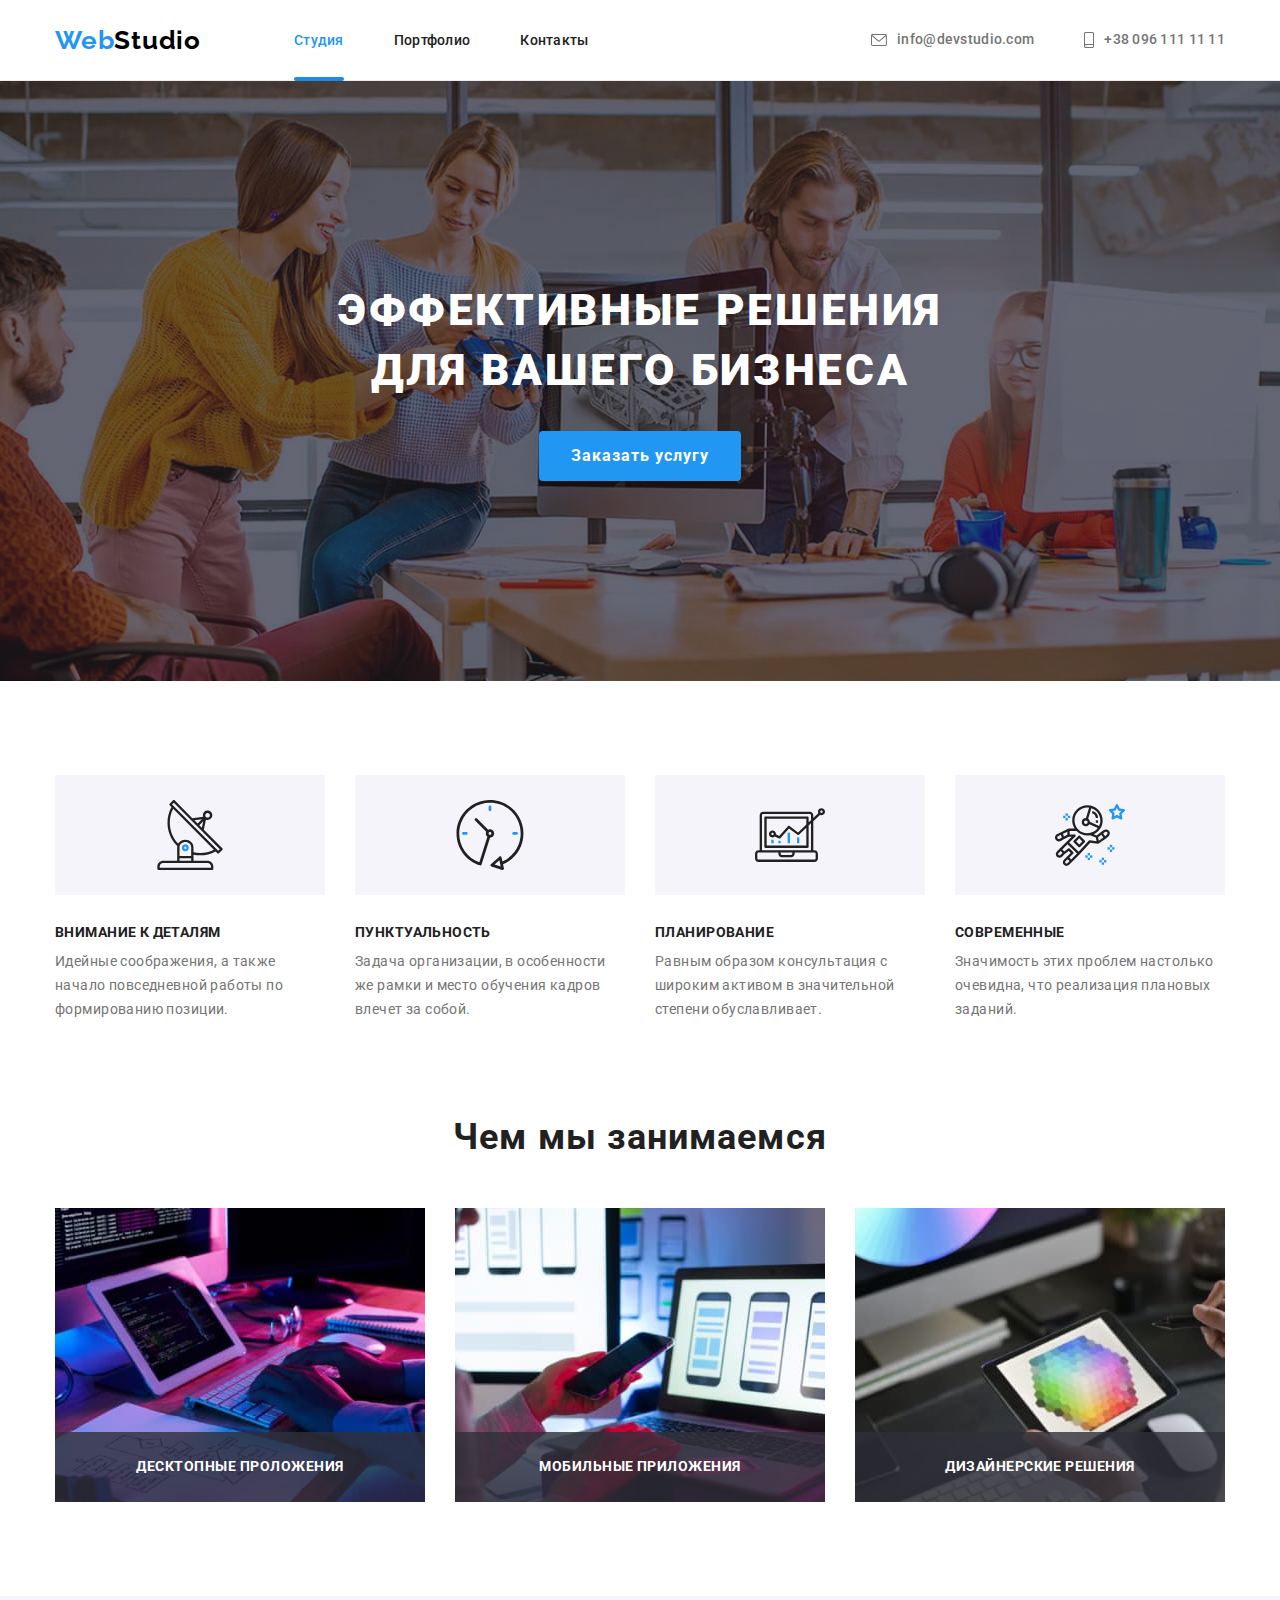
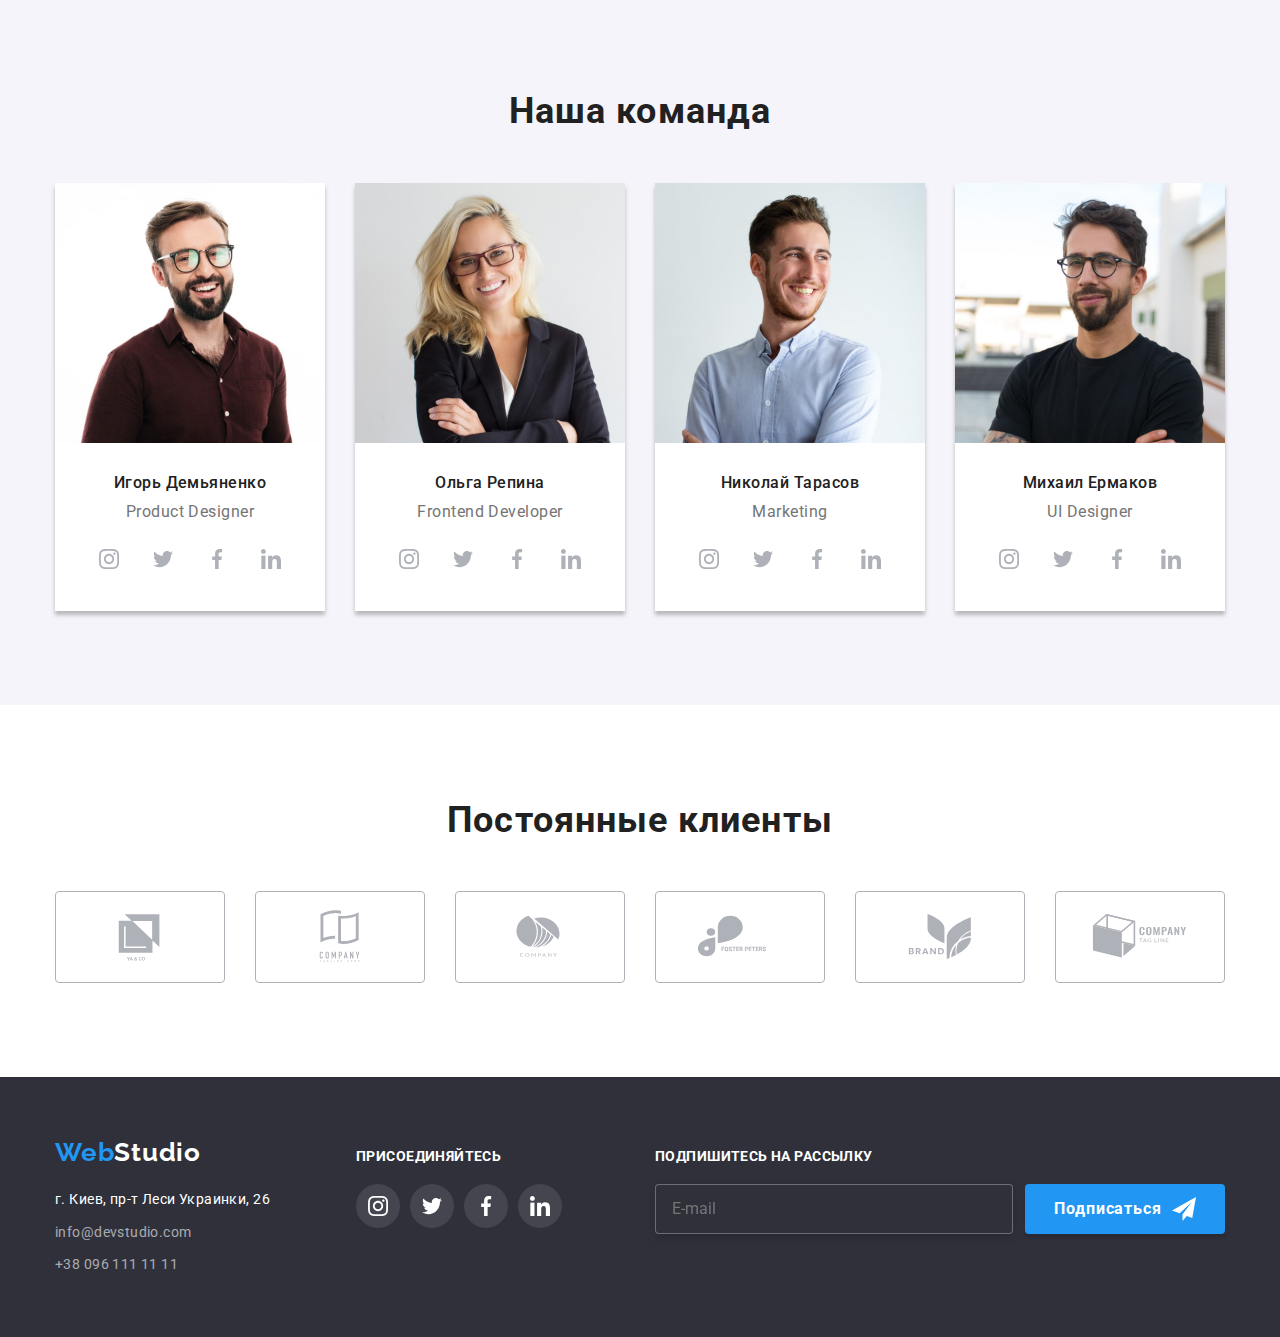
==== index.html @ 39978c84 "HW07-sass_only" ====
<!DOCTYPE html>
<html lang="ru">

<head>
    <meta charset="UTF-8">
    <meta http-equiv="X-UA-Compatible" content="IE=edge">
    <meta name="viewport" content="width=device-width, initial-scale=1.0">
    <link href="https://fonts.googleapis.com/css2?family=Raleway:wght@700&family=Roboto:wght@400;500;700;900&display=swap"
        rel="stylesheet">
    <link rel="stylesheet" href="https://cdnjs.cloudflare.com/ajax/libs/modern-normalize/1.0.0/modern-normalize.min.css">
    <link rel="stylesheet" href="./css/main.min.css">
    <title>WebStudio</title>
</head>

<body>
    <header class="header">
        <div class="container header-container">
            <nav class="navigation">
                <a class="logo link" href="/" lang="en">
                    Web<span class="logo-studio">Studio</span>
                </a>
                <ul class="nav-list list">
                    <li class="nav-list-item">
                        <a class="nav-list-link nav-list-link-active link transition" href="./index.html">Студия</a>
                        <!-- <div class="nav-list-active">                        
                        </div> -->
                    </li>
                    <li class="nav-list-item">
                        <a class="nav-list-link link transition" href="./portfolio.html">Портфолио</a>
                    </li>
                    <li class="nav-list-item">
                        <a class="nav-list-link link transition" href="">Контакты</a>
                    </li>
                </ul>
            </nav>
            <ul class="contact list">
                <li class="contact-mail">
                    <a class="contact-list-link link transition" href="mailto:info@devstudio.com">
                        <svg class="contact-icon" width="16" height="12">
                            <use href="./images/symbol-defs.svg#email"></use>
                        </svg>
                        info@devstudio.com
                    </a>
                </li>
                <li class="contact-number">
                    <a class="contact-list-link link transition" href="tel:+380961111111">
                        <svg class="contact-icon" width="10" height="16">
                            <use href="./images/symbol-defs.svg#smartphone"></use>
                        </svg>
                        +38 096 111 11 11
                    </a>
                </li>          
            </ul>
        </div>
    </header>

    <main>
        <section class="hero">
            <div class="container hero-container">
                    <h1 class="main-title">Эффективные решения <br> для вашего бизнеса</h1>
                    <button class="modal-button" data-modal-open type="button" >Заказать услугу</button>
                    <div class="backdrop is-hidden" data-modal>
                        <div class="modal">
                            <button class="modal-close-button" data-modal-close>
                                <svg class="modal-close-icon" width="11" height="11">
                                    <use href="./images/symbol-defs.svg#icon-close"></use>
                                </svg>
                            </button>
                            <form class="modal-form" name="modal">
                                <p class="modal-form-title">Оставьте свои данные, мы вам перезвоним</p>
                                <label class="modal-form-label" for="name">Имя
                                    <span class="modal-form-field">
                                        <input class="modal-form-input" type="text" name="name" id="name" required autofocus />
                                        <svg class="modal-form-field-icon" width="18" height="18">
                                            <use href="./images/symbol-defs.svg#icon-person-modal"></use>
                                        </svg>
                                    </span>
                                </label>
                                <label class="modal-form-label" for="tel">Телефон
                                    <span class="modal-form-field">
                                        <input class="modal-form-input" type="tel" name="tel" id="tel" required/>
                                        <svg class="modal-form-field-icon" width="18" height="18">
                                            <use href="./images/symbol-defs.svg#icon-phone-modal"></use>
                                        </svg>
                                    </span>
                                </label>
                                <label class="modal-form-label" for="email">Почта
                                    <span class="modal-form-field">
                                        <input class="modal-form-input" type="email" name="email" id="email" required/>
                                        <svg class="modal-form-field-icon" width="18" height="18">
                                            <use href="./images/symbol-defs.svg#icon-email-modal"></use>
                                        </svg>
                                    </span>
                                </label>
                                <label class="modal-form-label">Комментарий
                                    <span class="modal-form-field">
                                        <textarea class="modal-form-textarea" name="comment" placeholder="Введите текст"></textarea>
                                    </span>
                                </label>
                                
                                <div class="modal-form-policy">
                                    <input  class="modal-form-policy-input visually-hidden" type="checkbox" name="policy" id="policy-check" required/>
                                    <label class="modal-form-policy-label" for="policy-check">Соглашаюсь с рассылкой и принимаю&nbsp;<a href="">Условия договора</a></label>
                                </div>
                                <button type="submit" class="modal-form-button">Отправить</button>
                            </form>
                        </div>
                    </div>
            </div>
        </section>

        <section class="section">
            
            <div class="container"> 
                <h2 class="section-name visually-hidden">Преимущества студии</h2>
                <ul class="features-list list">
                    <li class="features-list-item">
                        <div class="features-img">
                            <svg width="70" height="70">
                                <use href="./images/symbol-defs.svg#antenna" ></use>
                            </svg>
                        </div>
                            <h3 class="features-list-title">Внимание к деталям</h3>
                            <p class="features-list-content">Идейные соображения, а также начало повседневной работы по формированию позиции.</p>
                        
                    </li>
                    <li class="features-list-item">
                        <div class="features-img">
                            <svg width="70" height="70">
                                <use href="./images/symbol-defs.svg#clock"></use>
                            </svg>
                        </div>
                            <h3 class="features-list-title">Пунктуальность</h3>
                            <p class="features-list-content">Задача организации, в особенности же рамки и место обучения кадров влечет за собой.</p>
                        
                    </li>
                    <li class="features-list-item">
                        <div class="features-img">
                            <svg width="70" height="70">
                                <use href="./images/symbol-defs.svg#diagram"></use>
                            </svg>
                        </div>
                            <h3 class="features-list-title">Планирование</h3>
                            <p class="features-list-content">Равным образом консультация с широким активом в значительной степени обуславливает.</p>
                        
                    </li>
                    <li class="features-list-item">
                        <div class="features-img">
                            <svg width="70" height="70">
                                <use href="./images/symbol-defs.svg#astronaut"></use>
                            </svg>
                        </div>
                            <h3 class="features-list-title">Современные</h3>
                            <p class="features-list-content">Значимость этих проблем настолько очевидна, что реализация плановых заданий.</p>
                        
                    </li>
                </ul>
            </div>
        </section>

        <section class="section benefits-section">
            <div class="container">
                <h2 class="section-name benefits">Чем мы занимаемся</h2>
                <ul class="benefits-list list">
                    <li>
                        <div class="benefits-thumb">
                            <img src="./images/webstudiocoding.jpg" alt="Десктопные проложения" width="370">
                            <div class="benefits-name">
                                <h3 class="benefits-name-description">Десктопные проложения</h3>
                            </div>
                        </div>
                    </li>
                    <li>
                        <div class="benefits-thumb">
                            <img src="./images/webstudiomobile.jpg" alt="Мобильные приложения" width="370">
                            <div class="benefits-name">
                                <h3 class="benefits-name-description">Мобильные приложения</h3>
                            </div>
                        </div>
                    </li>
                    <li>
                        <div class="benefits-thumb">
                            <img src="./images/webstudiocolors.jpg" alt="Дизайнерские решения" width="370">
                            <div class="benefits-name">
                                <h3 class="benefits-name-description">Дизайнерские решения</h3>
                            </div>
                        </div>
                    </li>
                </ul>
            </div>
        </section>

        <section class="section-secondary section">
            <div class="container">
                <h2 class="section-name">Наша команда</h2>
                <ul class="team-list list">
                    <li class="team-list-item">
                        <img src="./images/img.jpg" alt="Игорь Демьяненко" width="270">
                        <div class="team-list-content">
                            <h3 class="team-list-name">Игорь Демьяненко</h3>
                            <p class="team-list-description" lang="en">Product Designer</p>
                            <ul class="social-list">
                                <li class="social-list-item">
                                    <a class="social-list-link" href="https://www.instagram.com">
                                        <svg class="social-list-icon" width="20" height="20">
                                            <use href="./images/symbol-defs.svg#instagram"></use>
                                        </svg>
                                    </a>
                                </li>
                                <li class="social-list-item">
                                    <a class="social-list-link" href="https://twitter.com">
                                        <svg class="social-list-icon" width="20" height="20">
                                            <use href="./images/symbol-defs.svg#twitter"></use>
                                        </svg>
                                    </a>
                                </li>
                                <li class="social-list-item">
                                    <a class="social-list-link" href="https://www.facebook.com/">
                                        <svg class="social-list-icon" width="20" height="20">
                                            <use href="./images/symbol-defs.svg#facebook"></use>
                                        </svg>
                                    </a>
                                </li>
                                <li class="social-list-item">
                                    <a class="social-list-link" href="https://linkedin.com">
                                        <svg class="social-list-icon" width="20" height="20">
                                            <use href="./images/symbol-defs.svg#linkedin"></use>
                                        </svg>
                                    </a>
                                </li>
                            </ul>
                        </div>
                    </li>
                    <li class="team-list-item">
                        <img src="./images/img2.jpg" alt="Ольга Репина" width="270">
                        <div class="team-list-content">
                            <h3 class="team-list-name">Ольга Репина</h3>
                            <p class="team-list-description" lang="en">Frontend Developer</p>
                            <ul class="social-list">
                                <li class="social-list-item">
                                    <a class="social-list-link" href="https://www.instagram.com">
                                        <svg class="social-list-icon" width="20" height="20">
                                            <use href="./images/symbol-defs.svg#instagram"></use>
                                        </svg>
                                    </a>
                                </li>
                                <li class="social-list-item">
                                    <a class="social-list-link" href="https://twitter.com">
                                        <svg class="social-list-icon" width="20" height="20">
                                            <use href="./images/symbol-defs.svg#twitter"></use>
                                        </svg>
                                    </a>
                                </li>
                                <li class="social-list-item">
                                    <a class="social-list-link" href="https://www.facebook.com/">
                                        <svg class="social-list-icon" width="20" height="20">
                                            <use href="./images/symbol-defs.svg#facebook"></use>
                                        </svg>
                                    </a>
                                </li>
                                <li class="social-list-item">
                                    <a class="social-list-link" href="https://linkedin.com">
                                        <svg class="social-list-icon" width="20" height="20">
                                            <use href="./images/symbol-defs.svg#linkedin"></use>
                                        </svg>
                                    </a>
                                </li>
                            </ul>
                        </div>
                    </li>
                    <li class="team-list-item">
                        <img src="./images/img3.jpg" alt="Николай Тарасов" width="270">
                        <div class="team-list-content">
                            <h3 class="team-list-name">Николай Тарасов</h3>
                            <p class="team-list-description" lang="en">Marketing</p>
                            <ul class="social-list">
                                <li class="social-list-item">
                                    <a class="social-list-link" href="https://www.instagram.com">
                                        <svg class="social-list-icon" width="20" height="20">
                                            <use href="./images/symbol-defs.svg#instagram"></use>
                                        </svg>
                                    </a>
                                </li>
                                <li class="social-list-item">
                                    <a class="social-list-link" href="https://twitter.com">
                                        <svg class="social-list-icon" width="20" height="20">
                                            <use href="./images/symbol-defs.svg#twitter"></use>
                                        </svg>
                                    </a>
                                </li>
                                <li class="social-list-item">
                                    <a class="social-list-link" href="https://www.facebook.com/">
                                        <svg class="social-list-icon" width="20" height="20">
                                            <use href="./images/symbol-defs.svg#facebook"></use>
                                        </svg>
                                    </a>
                                </li>
                                <li class="social-list-item">
                                    <a class="social-list-link" href="https://linkedin.com">
                                        <svg class="social-list-icon" width="20" height="20">
                                            <use href="./images/symbol-defs.svg#linkedin"></use>
                                        </svg>
                                    </a>
                                </li>
                            </ul>
                        </div>
                    </li>
                    <li class="team-list-item">
                        <img src="./images/img4.jpg" alt="Михаил Ермаков" width="270">
                        <div class="team-list-content">
                            <h3 class="team-list-name">Михаил Ермаков</h3>
                            <p class="team-list-description" lang="en">UI Designer</p>
                            <ul class="social-list">
                                <li class="social-list-item">
                                    <a class="social-list-link" href="https://www.instagram.com">
                                        <svg class="social-list-icon" width="20" height="20">
                                            <use href="./images/symbol-defs.svg#instagram"></use>
                                        </svg>
                                    </a>
                                </li>
                                <li class="social-list-item">
                                    <a class="social-list-link" href="https://twitter.com">
                                        <svg class="social-list-icon" width="20" height="20">
                                            <use href="./images/symbol-defs.svg#twitter"></use>
                                        </svg>
                                    </a>
                                </li>
                                <li class="social-list-item">
                                    <a class="social-list-link" href="https://www.facebook.com/">
                                        <svg class="social-list-icon" width="20" height="20">
                                            <use href="./images/symbol-defs.svg#facebook"></use>
                                        </svg>
                                    </a>
                                </li>
                                <li class="social-list-item">
                                    <a class="social-list-link" href="https://linkedin.com">
                                        <svg class="social-list-icon" width="20" height="20">
                                            <use href="./images/symbol-defs.svg#linkedin"></use>
                                        </svg>
                                    </a>
                                </li>
                            </ul>
                        </div>
                    </li>
                </ul>
            </div>
        </section>
        
        <section class="section clients-section">
            <div class="container">
            <h2 class="section-name">Постоянные клиенты</h2>
            <ul class="clients-list">
                <li class="client-list-item">
                    <a class="client-list-link" href="">
                        <svg class="client-list-icon" width="106" height="60">
                            <use href="./images/symbol-defs.svg#logo1"></use>
                        </svg>
                    </a>
                </li>
                <li class="client-list-item">
                    <a class="client-list-link" href="">
                        <svg class="client-list-icon" width="106" height="60">
                            <use href="./images/symbol-defs.svg#logo2"></use>
                        </svg>
                    </a>
                </li>
                <li class="client-list-item">
                    <a class="client-list-link" href="">
                        <svg class="client-list-icon" width="106" height="60">
                            <use href="./images/symbol-defs.svg#logo3"></use>
                        </svg>
                    </a>
                </li>
                <li class="client-list-item">
                    <a class="client-list-link" href="">
                        <svg class="client-list-icon" width="106" height="60">
                            <use href="./images/symbol-defs.svg#logo4"></use>
                        </svg>
                    </a>
                </li>
                <li class="client-list-item">
                    <a class="client-list-link" href="">
                        <svg class="client-list-icon" width="106" height="60">
                            <use href="./images/symbol-defs.svg#logo5"></use>
                        </svg>
                    </a>
                </li>
                <li class="client-list-item">
                    <a class="client-list-link" href="">
                        <svg class="client-list-icon" width="106" height="60">
                            <use href="./images/symbol-defs.svg#logo6"></use>
                        </svg>
                    </a>
                </li>
            </ul>
        </div>
        </section>
    </main>

    <footer class="footer">
        <div class="container footer-container">
            <div class="footer-address">
                <a class="logo link" href="/" lang="en">
                    Web<span class="logo-studio-footer">Studio</span>
                </a>
                <address>
                    <ul class="adress-list list">
                        <li class="adress-list-item">
                            <a class="adress-map link" href="https://goo.gl/maps/yVHB91Ff4ipXdXSTA">г. Киев, пр-т Леси Украинки, 26</a>
                        </li>
                        <li class="adress-list-item">
                            <a class="adress-mail link" href="mailto:info@devstudio.com">info@devstudio.com</a>
                        </li>
                        <li class="adress-list-item">
                            <a class="adress-number link" href="tel:+380961111111">+38 096 111 11 11</a>
                        </li>
                    </ul>
                </address>
            </div>
            <div class="footer-social">
                <h3 class="footer-social-list-name">Присоединяйтесь</h3>
                <ul class="footer-social-list">
                    <li class="footer-social-list-item">
                        <a class="footer-social-list-link" href="https://www.instagram.com">
                            <svg class="footer-social-list-icon" width="20" height="20">
                                <use href="./images/symbol-defs.svg#instagram"></use>
                            </svg>
                        </a>
                    </li>
                    <li class="footer-social-list-item">
                        <a class="footer-social-list-link" href="https://twitter.com">
                            <svg class="footer-social-list-icon" width="20" height="20">
                                <use href="./images/symbol-defs.svg#twitter"></use>
                            </svg>
                        </a>
                    </li>
                    <li class="footer-social-list-item">
                        <a class="footer-social-list-link" href="https://www.facebook.com/">
                            <svg class="footer-social-list-icon" width="20" height="20">
                                <use href="./images/symbol-defs.svg#facebook"></use>
                            </svg>
                        </a>
                    </li>
                    <li class="footer-social-list-item">
                        <a class="footer-social-list-link" href="https://linkedin.com">
                            <svg class="footer-social-list-icon" width="20" height="20">
                                <use href="./images/symbol-defs.svg#linkedin"></use>
                            </svg>
                        </a>
                    </li>
                </ul>
            </div>
            <div class="footer-subscribe">
                <h3 class="footer-subscribe-name">Подпишитесь на рассылку</h3>
                <form class="footer-subscribe-form">
                    <label class="footer-subscribe-label">
                        <input class="footer-subscribe-input" type="email" name="email" placeholder="E-mail" required>
                    </label>
                    <!-- <div class="footer-subscribe-button-div"> -->
                        <button class="footer-subscribe-button" type="submit" class="footer-subscribe-button">  Подписаться
                            <svg class="footer-subscribe-button-icon" width="24" height="24">
                                <use href="./images/symbol-defs.svg#icon-send" width="24" height="24"></use>
                            </svg>
                        </button>
                    <!-- </div> -->
                </form>
            </div>
        </div>
    </footer>
    <script src="./js/modal.js"></script>
</body>

</html>
---- css/main.min.css ----
:root{--main-color: #ffffff;--secondary-color: #2196f3;--background-footer: #2f303a;--background-section: #f5f4fa;--primary-text-color: #212121;--seconary-text-color: #757575;--icon-color: #afb1b8}body{background-color:var(--main-color);font-family:Roboto, sans-serif}.list{list-style:none}.link{text-decoration:none}h1,h2,h3,h4,h5,h6,p{margin-top:0;margin-bottom:0}ul,ol{margin-top:0;margin-bottom:0;padding-left:0}img{display:block;max-width:100%;height:auto}address{font-style:normal}.transition{transition-property:color;transition-duration:250ms;transition-timing-function:cubic-bezier(0.4, 0, 0.2, 1)}.section{padding-top:94px;padding-bottom:94px}.section-secondary{background-color:var(--background-section)}.container{width:1200px;padding-left:15px;padding-right:15px;margin-left:auto;margin-right:auto}.visually-hidden{position:absolute;width:1px;height:1px;margin:-1px;border:0;padding:0;white-space:nowrap;clip-path:inset(100%);clip:rect(0 0 0 0);overflow:hidden}.logo{display:block;font-family:Raleway, sans-serif;font-weight:700;font-size:26px;line-height:1.19;letter-spacing:0.03em;color:var(--secondary-color)}.logo-studio{font-family:Raleway, sans-serif;font-weight:700;font-size:26px;line-height:1.19;letter-spacing:0.03em;color:#000000}.logo-studio-footer{color:var(--main-color)}.main-title{font-weight:900;font-size:44px;line-height:1.36;text-align:center;letter-spacing:0.06em;text-transform:uppercase;color:var(--main-color)}.section-name{font-weight:700;font-size:36px;line-height:1.17;text-align:center;letter-spacing:0.03em;color:var(--primary-text-color);margin-bottom:50px}.backdrop{position:fixed;top:0;left:0;width:100%;height:100%;background-color:rgba(0,0,0,0.2);z-index:99;transition:opacity 250ms cubic-bezier(0.4, 0, 0.2, 1),visibility 250ms cubic-bezier(0.4, 0, 0.2, 1)}.backdrop.is-hidden{opacity:0;pointer-events:none;visibility:collapse}.modal-button{font-family:Roboto, sans-serif;font-weight:700;font-size:16px;line-height:1.87;display:flex;align-items:center;text-align:center;letter-spacing:0.06em;margin-top:30px;padding:10px 32px 10px 32px;min-width:200px;color:var(--main-color);background:var(--secondary-color);box-shadow:0px 4px 4px rgba(0,0,0,0.15);border-style:hidden;border-radius:4px;cursor:pointer;transition-property:background;transition-duration:250ms;transition-timing-function:cubic-bezier(0.4, 0, 0.2, 1)}.modal-button:hover,.modal-button:focus{background:#188ce8;box-shadow:0px 4px 4px rgba(0,0,0,0.15);border-radius:4px}.modal{position:absolute;width:528px;height:581px;left:50%;top:50%;transform:translate(-50%, -50%);padding:40px;background-color:var(--main-color)}.modal-close-button{display:flex;align-items:center;justify-content:center;position:absolute;top:8px;right:8px;width:30px;height:30px;border-radius:50%;border-style:solid;border-color:rgba(0,0,0,0.1);background-color:transparent;cursor:pointer}.modal-close-icon{position:absolute;fill:#000000;transition:fill 250ms cubic-bezier(0.4, 0, 0.2, 1)}.modal-close-button:hover .modal-close-icon{fill:#2196F3}.modal-form{width:100%;display:flex;flex-direction:column}.modal-form-title{margin-top:0;margin-bottom:12px;font-weight:700;font-size:20px;line-height:1.15;text-align:center;letter-spacing:0.03em}.modal-form-label{font-weight:400;font-size:12px;line-height:1.17;letter-spacing:0.01em;padding:0;color:var(--seconary-text-color)}.modal-form-label:not(:last-of-type){margin-bottom:10px}.modal-form-policy{display:flex;align-items:center;justify-content:center;padding:0;margin-bottom:30px;margin-top:20px}.modal-form-policy-label::before{content:'';display:inline-block;width:16px;height:15px;outline:solid;cursor:pointer;margin-right:10px}.modal-form-input{width:100%;height:40px;padding:11px 12px;padding-left:42px;border:1px solid rgba(33,33,33,0.2);border-radius:4px;transition:border-color 250ms cubic-bezier(0.4, 0, 0.2, 1)}.modal-form-input:focus{outline:none;border-color:#2196f3}.modal-form-input:focus+.modal-form-field-icon{fill:#2196f3}.modal-form-policy-input:focus+.modal-form-policy-label::before{outline:1px solid #2196f3}.modal-form-textarea:focus{outline:none;border-color:#2196f3}.modal-form-field{display:block;position:relative;margin-top:4px}.modal-form-field-icon{position:absolute;top:50%;left:12px;transform:translateY(-50%);transition:fill 250ms cubic-bezier(0.4, 0, 0.2, 1)}.modal-form-policy-label{display:flex;align-items:center;font-weight:400;font-size:14px;line-height:1.71;letter-spacing:0.03em;color:var(--seconary-text-color)}.modal-form-policy-label::before{content:'';display:inline-block;width:16px;height:15px;outline:none;cursor:pointer;margin-right:10px;background-image:url("../images/Vector_chkbox.svg");transition:background-image 250ms cubic-bezier(0.4, 0, 0.2, 1)}.modal-form-policy-input{margin-right:7px}.modal-form-policy-input:checked+.modal-form-policy-label::before{background-image:url("../images/icon check.svg")}.modal-form-button{display:block;margin:0 auto;width:200px;height:50px;color:var(--main-color);background-color:#2196F3;border:0;border-radius:4px;cursor:pointer;transition:background-color 250ms cubic-bezier(0.4, 0, 0.2, 1),box-shadow 250ms cubic-bezier(0.4, 0, 0.2, 1)}.modal-form-button:hover,.modal-form-button:focus{background-color:#188CE8;box-shadow:0px 4px 4px rgba(0,0,0,0.15);border-radius:4px}.modal-form-textarea{display:block;resize:none;width:100%;height:120px;padding:12px 16px;font-weight:400;font-size:14px;line-height:1.14;letter-spacing:0.01em;border:1px solid rgba(33,33,33,0.2);border-radius:4px;color:var(--primary-text-color);transition:border-color 250ms cubic-bezier(0.4, 0, 0.2, 1)}.social-list{list-style:none;display:flex;justify-content:center;margin-top:16px}.social-list-item:not(:last-child){margin-right:10px}.social-list-link{display:flex;align-items:center;justify-content:center;width:44px;height:44px;border-radius:50%;background-color:var(--main-color);transition-property:background-color;transition-duration:250ms;transition-timing-function:cubic-bezier(0.4, 0, 0.2, 1)}.social-list-link:hover,.social-list-link:focus{background-color:var(--secondary-color)}.social-list-link:hover .social-list-icon,.social-list-link:focus .social-list-icon{fill:var(--main-color)}.social-list-icon{fill:var(--icon-color);transition:fill 250ms cubic-bezier(0.4, 0, 0.2, 1)}.header{border-bottom:1px solid #ececec}.header a{margin:0;bottom:-1px}.header-container{display:flex;align-items:center}.navigation{display:flex;align-items:center}.nav-list{display:flex;align-items:center;margin-left:93px}.nav-list-item:not(:last-child){margin-right:50px}.contact{display:flex;align-items:center;margin-left:auto}.nav-list-link{position:relative;display:block;font-weight:500;font-size:14px;line-height:1.14;letter-spacing:0.02em;color:var(--primary-text-color);padding-bottom:32px;padding-top:32px;border:-1px}.nav-list-item{position:relative;height:100%}.nav-list-link:hover,.nav-list-link:focus{color:var(--secondary-color)}.nav-list-link-active::after{position:absolute;content:"";display:block;width:100%;height:4px;background-color:#188ce8;bottom:0;opacity:1;border-radius:2px}.nav-list-link-active{color:var(--secondary-color)}.contact-number{margin-left:50px}.contact-list-link{display:flex;align-items:center;font-weight:500;font-size:14px;line-height:1.14;letter-spacing:0.02em;color:var(--seconary-text-color)}.contact-list-link:hover,.contact-list-link:focus{color:var(--secondary-color)}.contact-icon{margin-right:10px;fill:currentColor}.hero{background-image:linear-gradient(rgba(47,48,58,0.4), rgba(47,48,58,0.4)),url(../images/bgimagehero-min.jpg);background-size:cover;background-color:var(--background-footer);padding-top:200px;padding-bottom:200px;max-width:1600px;margin-left:auto;margin-right:auto;background-repeat:no-repeat;background-position:center}.hero-container{display:flex;flex-direction:column;align-items:center}.features-list-title{font-weight:700;font-size:14px;line-height:1.14;letter-spacing:0.03em;text-transform:uppercase;color:var(--primary-text-color)}.features-list-content{font-size:14px;line-height:1.71;letter-spacing:0.03em;color:var(--seconary-text-color)}.features-list{display:flex;align-items:stretch}.features-list-title{margin-bottom:10px}.features-list-item{width:270px}.features-list-item:not(:last-child){margin-right:30px}.features-img{width:270px;height:120px;background-color:var(--background-section);display:flex;align-items:center;justify-content:center;margin-bottom:30px}.benefits-section{padding-top:0}.benefits-list{display:flex;align-items:center;justify-content:space-between}.benefits-list:not(:last-child){margin-right:30px}.benefits-thumb{position:relative}.benefits-name{display:flex;align-items:center;justify-content:center;position:absolute;content:"";bottom:0;width:100%;height:70px;letter-spacing:0.03em;text-transform:uppercase;color:var(--main-color);background-color:rgba(47,48,58,0.8)}.benefits-name h3{font-weight:700;font-size:14px;line-height:1.14}.team-list-content{padding-top:30px;padding-bottom:30px}.team-list-name{font-weight:500;font-size:16px;line-height:1.19;text-align:center;letter-spacing:0.03em;margin-bottom:10px;color:var(--primary-text-color)}.team-list-description{font-size:16px;line-height:1.19;text-align:center;letter-spacing:0.03em;color:var(--seconary-text-color)}.team-list{display:flex;flex-wrap:wrap}.team-list-item{background-color:var(--main-color);box-shadow:0px 4px 4px rgba(0,0,0,0.25)}.team-list-item:not(:last-child){margin-right:30px}.clients-list{display:flex;align-items:center;justify-content:center;list-style:none}.client-list-item{display:flex;align-items:center;justify-content:center}.client-list-item:not(:last-child){margin-right:30px}.client-list-link{display:flex;align-items:center;justify-content:center;border:1px solid var(--icon-color);border-radius:4px;width:170px;height:92px;transition:border-color 250ms cubic-bezier(0.4, 0, 0.2, 1),fill 250ms cubic-bezier(0.4, 0, 0.2, 1)}.client-list-link:hover,.client-list-link:focus{border-color:var(--secondary-color)}.client-list-link:hover .client-list-icon,.client-list-link:focus .client-list-icon{fill:var(--secondary-color)}.client-list-icon{fill:var(--icon-color);transition:fill 250ms cubic-bezier(0.4, 0, 0.2, 1)}.projects-list-button{font-weight:500;font-size:16px;line-height:1.62;cursor:pointer;text-align:center;letter-spacing:0.03em;padding:6px 22px 6px 22px;transition:color 250ms cubic-bezier(0.4, 0, 0.2, 1),background-color 250ms cubic-bezier(0.4, 0, 0.2, 1),box-shadow 250ms cubic-bezier(0.4, 0, 0.2, 1);border-style:hidden;border-radius:4px;color:var(--primary-text-color)}.projects-list-button:active,.projects-list-button:hover,.projects-list-button:focus{color:var(--main-color);background-color:var(--secondary-color);box-shadow:0px 4px 4px rgba(0,0,0,0.25)}.portfolio-projects-link{display:block;position:relative}.portfolio-projects-title{font-weight:700;font-size:18px;line-height:2;letter-spacing:0.06em;color:var(--primary-text-color)}.portfolio-projects-description{font-weight:400;font-size:16px;line-height:1.87;letter-spacing:0.03em;color:var(--seconary-text-color)}.portfolio-projects-thumb{position:relative;display:inline-block;overflow:hidden}.portfolio-projects-overlay{display:inline-block;content:"";position:absolute;bottom:0;left:0;width:100%;height:100%;background-color:rgba(33,150,243,0.9);color:var(--main-color);font-size:18px;line-height:1.56;letter-spacing:0.03em;opacity:1;transition:transform 250ms cubic-bezier(0.4, 0, 0.2, 1);transform:translateY(100%);padding:63px 24px}.portfolio-projects-link:hover .portfolio-projects-overlay{transform:translateY(0)}.portfolio-projects-link:focus .portfolio-projects-overlay{transform:translateY(0)}.portfolio-projects-link:hover,.portfolio-projects-link:focus{box-shadow:0px 4px 4px rgba(0,0,0,0.25);transition:box-shadow 250ms cubic-bezier(0.4, 0, 0.2, 1)}.projects-list{display:flex;align-items:center;justify-content:center;margin-bottom:50px}.projects-list-item:not(:last-child){margin-right:8px}.portfolio-projects{display:flex;align-items:center;flex-wrap:wrap;margin:-15px}.portfolio-projects-item{margin:15px;flex-flow:calc((100%-90px) / 3)}.portfolio-projects-content{border:1px solid #eeeeee;border-top:none;padding:20px 24px}.portfolio-projects-title{margin-bottom:4px}.footer{width:100%;background:var(--background-footer);padding-top:60px;padding-bottom:60px}.footer-address{flex-grow:1;margin-right:70px}.adress-list .link:hover,.adress-list .link:focus{color:var(--secondary-color)}.adress-map{font-size:14px;line-height:1.71;letter-spacing:0.03em;color:var(--main-color)}.adress-mail,.adress-number{font-size:14px;line-height:1.71;letter-spacing:0.03em;color:rgba(255,255,255,0.6)}.adress-list-item:not(:last-child){margin-bottom:9px}.footer .logo{margin-bottom:20px}.footer-social{margin-right:93px}.footer-social-list{display:flex;align-items:center;justify-content:flex-start;list-style:none}.footer-container{display:flex;align-items:baseline}.footer-social-list-name{color:var(--main-color);margin-bottom:20px;font-size:14px;line-height:16px;letter-spacing:0.03em;text-transform:uppercase}.footer-social-list-item:not(:last-child){margin-right:10px}.footer-social-list-link{display:flex;align-items:center;justify-content:center;width:44px;height:44px;border-radius:50%;background-color:rgba(255,255,255,0.1);transition-property:background-color;transition-duration:250ms;transition-timing-function:cubic-bezier(0.4, 0, 0.2, 1)}.footer-social-list-link:hover,.footer-social-list-link:focus{background-color:var(--secondary-color)}.footer-social-list-link:hover .social-list-icon,.footer-social-list-link:focus .social-list-icon{fill:var(--main-color)}.footer-social-list-icon{fill:var(--main-color)}.footer-subscribe-form{display:flex;justify-content:space-evenly}.footer-subscribe-name{color:var(--main-color);margin-bottom:20px;font-size:14px;line-height:16px;letter-spacing:0.03em;text-transform:uppercase}.footer-subscribe-label{margin-right:12px;padding:0}.footer-subscribe-input{width:358px;height:50px;margin:0;padding:15px 16px;color:var(--main-color);background-color:#2F303A;border:1px solid rgba(255,255,255,0.3);box-sizing:border-box;filter:drop-shadow(0px 4px 4px rgba(0,0,0,0.15));border-radius:4px}.footer-subscribe-button-icon{fill:#ffffff;margin-left:10px}.footer-subscribe-button{display:flex;justify-content:center;width:200px;height:50px;background:#2196F3;box-shadow:0px 4px 4px rgba(0,0,0,0.15);border-radius:4px;color:var(--main-color);border:none;font-weight:700;font-size:16px;line-height:1.88;display:flex;align-items:center;justify-content:center;letter-spacing:0.06em}
/*# sourceMappingURL=main.min.css.map */
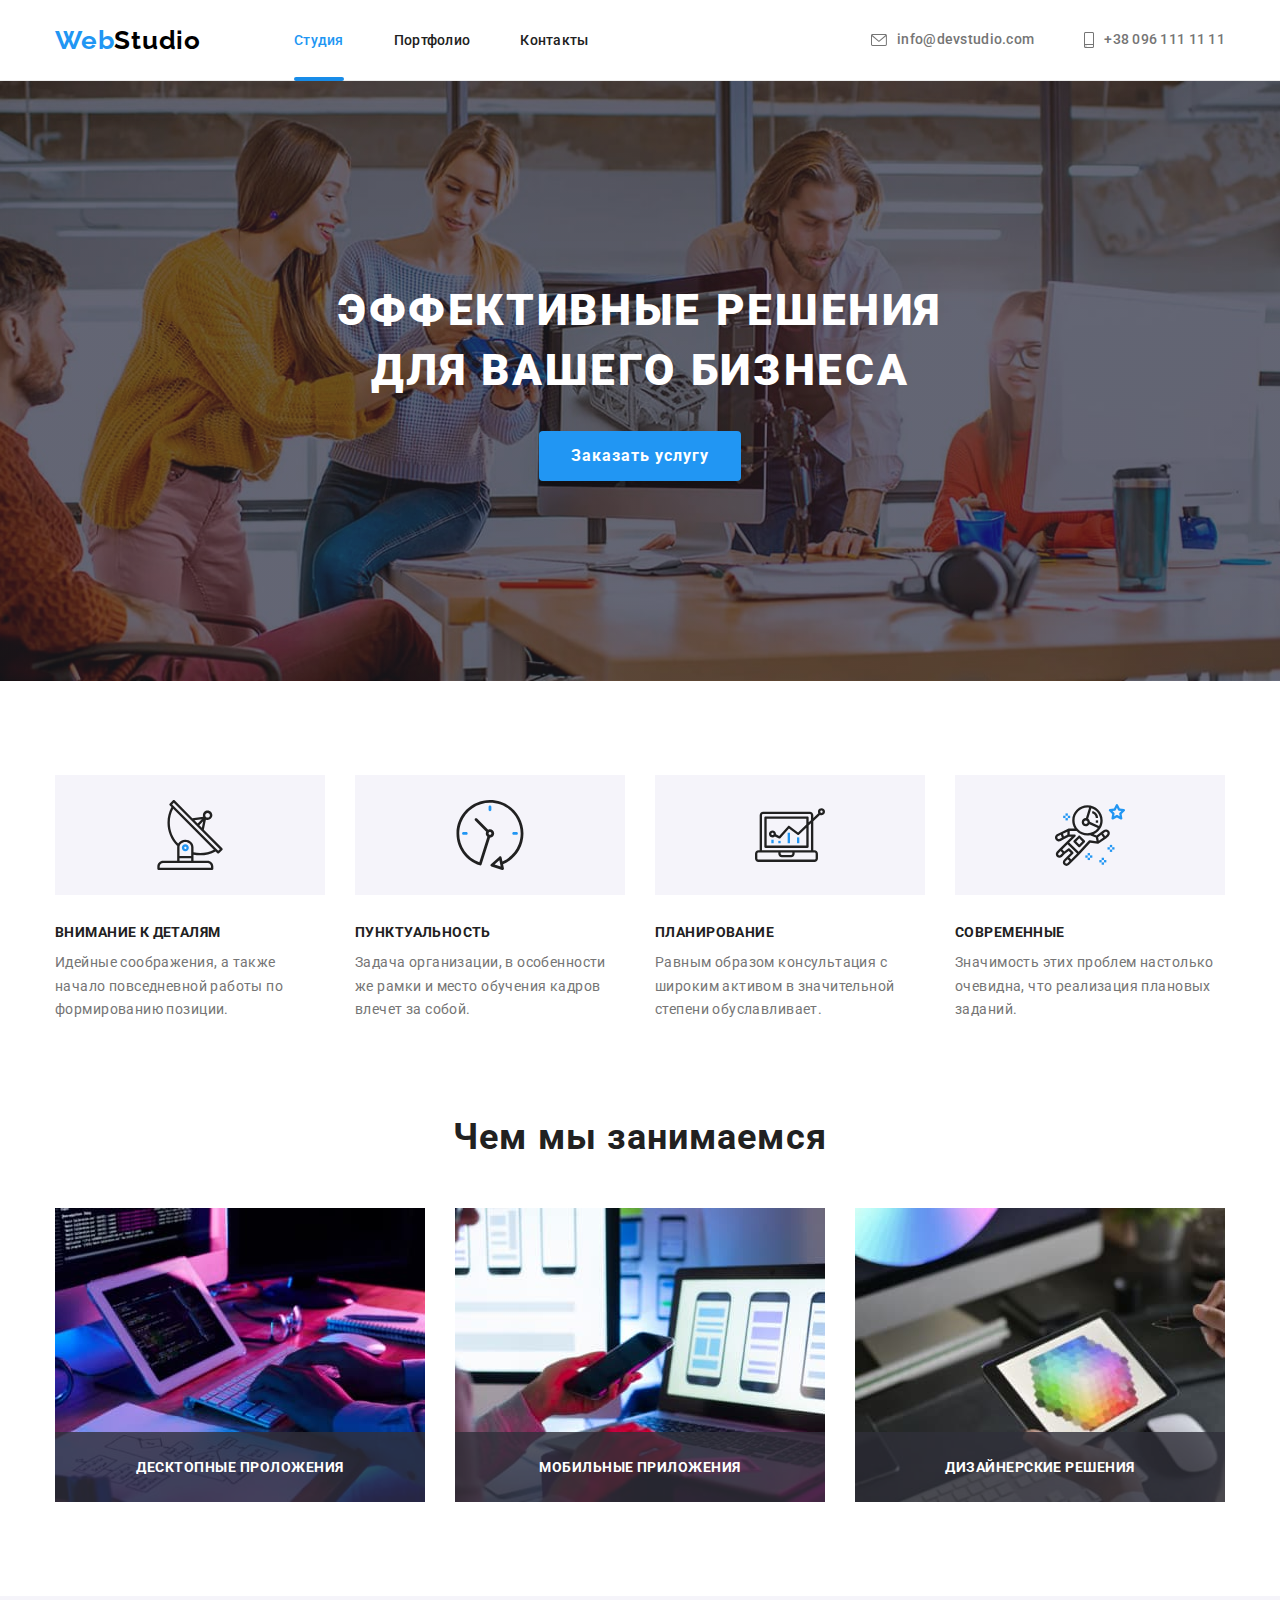
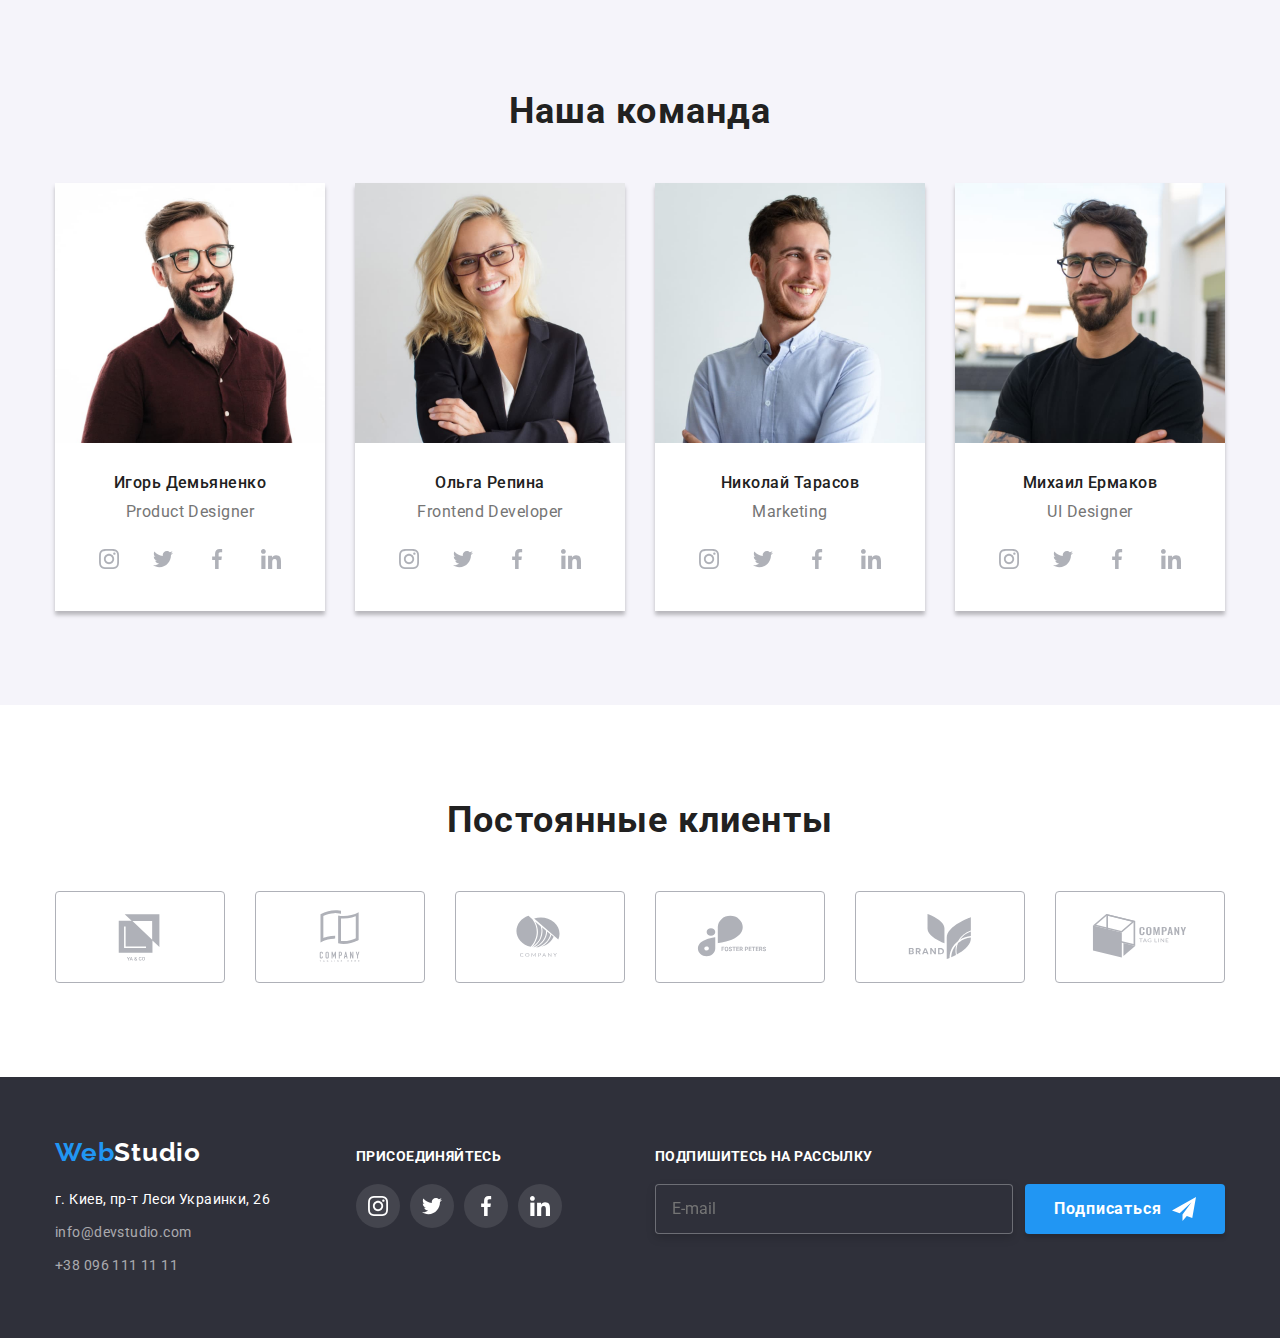
==== commit b822df57: "HW07final" ====
--- a/index.html
+++ b/index.html
@@ -14,37 +14,35 @@
 
 <body>
     <header class="header">
-        <div class="container header-container">
+        <div class="container header__container">
             <nav class="navigation">
                 <a class="logo link" href="/" lang="en">
-                    Web<span class="logo-studio">Studio</span>
+                    Web<span class="logo__header">Studio</span>
                 </a>
                 <ul class="nav-list list">
-                    <li class="nav-list-item">
-                        <a class="nav-list-link nav-list-link-active link transition" href="./index.html">Студия</a>
-                        <!-- <div class="nav-list-active">                        
-                        </div> -->
-                    </li>
-                    <li class="nav-list-item">
-                        <a class="nav-list-link link transition" href="./portfolio.html">Портфолио</a>
-                    </li>
-                    <li class="nav-list-item">
-                        <a class="nav-list-link link transition" href="">Контакты</a>
+                    <li class="nav-list__item">
+                        <a class="nav-list__link nav-list-link_active link transition" href="./index.html">Студия</a>
+                    </li>
+                    <li class="nav-list__item">
+                        <a class="nav-list__link link transition" href="./portfolio.html">Портфолио</a>
+                    </li>
+                    <li class="nav-list__item">
+                        <a class="nav-list__link link transition" href="">Контакты</a>
                     </li>
                 </ul>
             </nav>
             <ul class="contact list">
-                <li class="contact-mail">
-                    <a class="contact-list-link link transition" href="mailto:info@devstudio.com">
-                        <svg class="contact-icon" width="16" height="12">
+                <li class="contact__item">
+                    <a class="contact__link link transition" href="mailto:info@devstudio.com">
+                        <svg class="contact__icon" width="16" height="12">
                             <use href="./images/symbol-defs.svg#email"></use>
                         </svg>
                         info@devstudio.com
                     </a>
                 </li>
-                <li class="contact-number">
-                    <a class="contact-list-link link transition" href="tel:+380961111111">
-                        <svg class="contact-icon" width="10" height="16">
+                <li class="contact__item">
+                    <a class="contact__link link transition" href="tel:+380961111111">
+                        <svg class="contact__icon" width="10" height="16">
                             <use href="./images/symbol-defs.svg#smartphone"></use>
                         </svg>
                         +38 096 111 11 11
@@ -56,53 +54,53 @@
 
     <main>
         <section class="hero">
-            <div class="container hero-container">
-                    <h1 class="main-title">Эффективные решения <br> для вашего бизнеса</h1>
-                    <button class="modal-button" data-modal-open type="button" >Заказать услугу</button>
+            <div class="container">
+                    <h1 class="hero__title">Эффективные решения <br> для вашего бизнеса</h1>
+                    <button class="hero__button" data-modal-open type="button" >Заказать услугу</button>
                     <div class="backdrop is-hidden" data-modal>
                         <div class="modal">
-                            <button class="modal-close-button" data-modal-close>
-                                <svg class="modal-close-icon" width="11" height="11">
+                            <button class="modal__close-button" data-modal-close>
+                                <svg class="modal__close-icon" width="11" height="11">
                                     <use href="./images/symbol-defs.svg#icon-close"></use>
                                 </svg>
                             </button>
                             <form class="modal-form" name="modal">
-                                <p class="modal-form-title">Оставьте свои данные, мы вам перезвоним</p>
-                                <label class="modal-form-label" for="name">Имя
-                                    <span class="modal-form-field">
-                                        <input class="modal-form-input" type="text" name="name" id="name" required autofocus />
-                                        <svg class="modal-form-field-icon" width="18" height="18">
+                                <p class="modal-form__title">Оставьте свои данные, мы вам перезвоним</p>
+                                <label class="modal-form__label" for="name">Имя
+                                    <span class="modal-form__field">
+                                        <input class="modal-form__input" type="text" name="name" id="name" required autofocus />
+                                        <svg class="modal-form__field-icon" width="18" height="18">
                                             <use href="./images/symbol-defs.svg#icon-person-modal"></use>
                                         </svg>
                                     </span>
                                 </label>
-                                <label class="modal-form-label" for="tel">Телефон
-                                    <span class="modal-form-field">
-                                        <input class="modal-form-input" type="tel" name="tel" id="tel" required/>
-                                        <svg class="modal-form-field-icon" width="18" height="18">
+                                <label class="modal-form__label" for="tel">Телефон
+                                    <span class="modal-form__field">
+                                        <input class="modal-form__input" type="tel" name="tel" id="tel" required/>
+                                        <svg class="modal-form__field-icon" width="18" height="18">
                                             <use href="./images/symbol-defs.svg#icon-phone-modal"></use>
                                         </svg>
                                     </span>
                                 </label>
-                                <label class="modal-form-label" for="email">Почта
-                                    <span class="modal-form-field">
-                                        <input class="modal-form-input" type="email" name="email" id="email" required/>
-                                        <svg class="modal-form-field-icon" width="18" height="18">
+                                <label class="modal-form__label" for="email">Почта
+                                    <span class="modal-form__field">
+                                        <input class="modal-form__input" type="email" name="email" id="email" required/>
+                                        <svg class="modal-form__field-icon" width="18" height="18">
                                             <use href="./images/symbol-defs.svg#icon-email-modal"></use>
                                         </svg>
                                     </span>
                                 </label>
-                                <label class="modal-form-label">Комментарий
-                                    <span class="modal-form-field">
-                                        <textarea class="modal-form-textarea" name="comment" placeholder="Введите текст"></textarea>
+                                <label class="modal-form__label">Комментарий
+                                    <span class="modal-form__field">
+                                        <textarea class="modal-form__textarea" name="comment" placeholder="Введите текст"></textarea>
                                     </span>
                                 </label>
                                 
-                                <div class="modal-form-policy">
-                                    <input  class="modal-form-policy-input visually-hidden" type="checkbox" name="policy" id="policy-check" required/>
-                                    <label class="modal-form-policy-label" for="policy-check">Соглашаюсь с рассылкой и принимаю&nbsp;<a href="">Условия договора</a></label>
+                                <div class="modal-form__policy">
+                                    <input  class="modal-form__policy-input visually-hidden" type="checkbox" name="policy" id="policy-check" required/>
+                                    <label class="modal-form__policy-label" for="policy-check">Соглашаюсь с рассылкой и принимаю&nbsp;<a href="">Условия договора</a></label>
                                 </div>
-                                <button type="submit" class="modal-form-button">Отправить</button>
+                                <button type="submit" class="modal-form__submit-button">Отправить</button>
                             </form>
                         </div>
                     </div>
@@ -112,77 +110,76 @@
         <section class="section">
             
             <div class="container"> 
-                <h2 class="section-name visually-hidden">Преимущества студии</h2>
+                <h2 class="section__title visually-hidden">Преимущества студии</h2>
                 <ul class="features-list list">
-                    <li class="features-list-item">
-                        <div class="features-img">
+                    <li class="features-list__item">
+                        <div class="features__img">
                             <svg width="70" height="70">
                                 <use href="./images/symbol-defs.svg#antenna" ></use>
                             </svg>
                         </div>
-                            <h3 class="features-list-title">Внимание к деталям</h3>
-                            <p class="features-list-content">Идейные соображения, а также начало повседневной работы по формированию позиции.</p>
+                            <h3 class="features-list__title">Внимание к деталям</h3>
+                            <p class="features-list__content">Идейные соображения, а также начало повседневной работы по формированию позиции.</p>
                         
                     </li>
-                    <li class="features-list-item">
-                        <div class="features-img">
+                    <li class="features-list__item">
+                        <div class="features__img">
                             <svg width="70" height="70">
                                 <use href="./images/symbol-defs.svg#clock"></use>
                             </svg>
                         </div>
-                            <h3 class="features-list-title">Пунктуальность</h3>
-                            <p class="features-list-content">Задача организации, в особенности же рамки и место обучения кадров влечет за собой.</p>
+                            <h3 class="features-list__title">Пунктуальность</h3>
+                            <p class="features-list__content">Задача организации, в особенности же рамки и место обучения кадров влечет за собой.</p>
                         
                     </li>
-                    <li class="features-list-item">
-                        <div class="features-img">
+                    <li class="features-list__item">
+                        <div class="features__img">
                             <svg width="70" height="70">
                                 <use href="./images/symbol-defs.svg#diagram"></use>
                             </svg>
                         </div>
-                            <h3 class="features-list-title">Планирование</h3>
-                            <p class="features-list-content">Равным образом консультация с широким активом в значительной степени обуславливает.</p>
+                            <h3 class="features-list__title">Планирование</h3>
+                            <p class="features-list__content">Равным образом консультация с широким активом в значительной степени обуславливает.</p>
                         
                     </li>
-                    <li class="features-list-item">
-                        <div class="features-img">
+                    <li class="features-list__item">
+                        <div class="features__img">
                             <svg width="70" height="70">
                                 <use href="./images/symbol-defs.svg#astronaut"></use>
                             </svg>
                         </div>
-                            <h3 class="features-list-title">Современные</h3>
-                            <p class="features-list-content">Значимость этих проблем настолько очевидна, что реализация плановых заданий.</p>
-                        
+                            <h3 class="features-list__title">Современные</h3>
+                            <p class="features-list__content">Значимость этих проблем настолько очевидна, что реализация плановых заданий.</p>
                     </li>
                 </ul>
             </div>
         </section>
 
-        <section class="section benefits-section">
+        <section class="section section_not-padding-top">
             <div class="container">
-                <h2 class="section-name benefits">Чем мы занимаемся</h2>
+                <h2 class="section__title">Чем мы занимаемся</h2>
                 <ul class="benefits-list list">
-                    <li>
-                        <div class="benefits-thumb">
+                    <li class="benefits-list__item">
+                        <div class="benefits-list__thumb">
                             <img src="./images/webstudiocoding.jpg" alt="Десктопные проложения" width="370">
-                            <div class="benefits-name">
-                                <h3 class="benefits-name-description">Десктопные проложения</h3>
+                            <div class="benefits-list__name">
+                                <h3 class="benefits-list__description">Десктопные проложения</h3>
                             </div>
                         </div>
                     </li>
-                    <li>
-                        <div class="benefits-thumb">
+                    <li class="benefits-list__item">
+                        <div class="benefits-list__thumb">
                             <img src="./images/webstudiomobile.jpg" alt="Мобильные приложения" width="370">
-                            <div class="benefits-name">
-                                <h3 class="benefits-name-description">Мобильные приложения</h3>
+                            <div class="benefits-list__name">
+                                <h3 class="benefits-list__description">Мобильные приложения</h3>
                             </div>
                         </div>
                     </li>
-                    <li>
-                        <div class="benefits-thumb">
+                    <li class="benefits-list__item">
+                        <div class="benefits-list__thumb">
                             <img src="./images/webstudiocolors.jpg" alt="Дизайнерские решения" width="370">
-                            <div class="benefits-name">
-                                <h3 class="benefits-name-description">Дизайнерские решения</h3>
+                            <div class="benefits-list__name">
+                                <h3 class="benefits-list__description">Дизайнерские решения</h3>
                             </div>
                         </div>
                     </li>
@@ -190,40 +187,40 @@
             </div>
         </section>
 
-        <section class="section-secondary section">
+        <section class="section section_secondary-background">
             <div class="container">
-                <h2 class="section-name">Наша команда</h2>
+                <h2 class="section__title">Наша команда</h2>
                 <ul class="team-list list">
-                    <li class="team-list-item">
+                    <li class="team-list__item">
                         <img src="./images/img.jpg" alt="Игорь Демьяненко" width="270">
-                        <div class="team-list-content">
-                            <h3 class="team-list-name">Игорь Демьяненко</h3>
-                            <p class="team-list-description" lang="en">Product Designer</p>
+                        <div class="team-list__content">
+                            <h3 class="team-list__title">Игорь Демьяненко</h3>
+                            <p class="team-list__text" lang="en">Product Designer</p>
                             <ul class="social-list">
-                                <li class="social-list-item">
-                                    <a class="social-list-link" href="https://www.instagram.com">
-                                        <svg class="social-list-icon" width="20" height="20">
+                                <li class="social-list__item">
+                                    <a class="social-list__link" href="https://www.instagram.com">
+                                        <svg class="social-list__icon" width="20" height="20">
                                             <use href="./images/symbol-defs.svg#instagram"></use>
                                         </svg>
                                     </a>
                                 </li>
-                                <li class="social-list-item">
-                                    <a class="social-list-link" href="https://twitter.com">
-                                        <svg class="social-list-icon" width="20" height="20">
+                                <li class="social-list__item">
+                                    <a class="social-list__link" href="https://twitter.com">
+                                        <svg class="social-list__icon" width="20" height="20">
                                             <use href="./images/symbol-defs.svg#twitter"></use>
                                         </svg>
                                     </a>
                                 </li>
-                                <li class="social-list-item">
-                                    <a class="social-list-link" href="https://www.facebook.com/">
-                                        <svg class="social-list-icon" width="20" height="20">
+                                <li class="social-list__item">
+                                    <a class="social-list__link" href="https://www.facebook.com/">
+                                        <svg class="social-list__icon" width="20" height="20">
                                             <use href="./images/symbol-defs.svg#facebook"></use>
                                         </svg>
                                     </a>
                                 </li>
-                                <li class="social-list-item">
-                                    <a class="social-list-link" href="https://linkedin.com">
-                                        <svg class="social-list-icon" width="20" height="20">
+                                <li class="social-list__item">
+                                    <a class="social-list__link" href="https://linkedin.com">
+                                        <svg class="social-list__icon" width="20" height="20">
                                             <use href="./images/symbol-defs.svg#linkedin"></use>
                                         </svg>
                                     </a>
@@ -231,36 +228,36 @@
                             </ul>
                         </div>
                     </li>
-                    <li class="team-list-item">
+                    <li class="team-list__item">
                         <img src="./images/img2.jpg" alt="Ольга Репина" width="270">
-                        <div class="team-list-content">
-                            <h3 class="team-list-name">Ольга Репина</h3>
-                            <p class="team-list-description" lang="en">Frontend Developer</p>
+                        <div class="team-list__content">
+                            <h3 class="team-list__title">Ольга Репина</h3>
+                            <p class="team-list__text" lang="en">Frontend Developer</p>
                             <ul class="social-list">
-                                <li class="social-list-item">
-                                    <a class="social-list-link" href="https://www.instagram.com">
-                                        <svg class="social-list-icon" width="20" height="20">
+                                <li class="social-list__item">
+                                    <a class="social-list__link" href="https://www.instagram.com">
+                                        <svg class="social-list__icon" width="20" height="20">
                                             <use href="./images/symbol-defs.svg#instagram"></use>
                                         </svg>
                                     </a>
                                 </li>
-                                <li class="social-list-item">
-                                    <a class="social-list-link" href="https://twitter.com">
-                                        <svg class="social-list-icon" width="20" height="20">
+                                <li class="social-list__item">
+                                    <a class="social-list__link" href="https://twitter.com">
+                                        <svg class="social-list__icon" width="20" height="20">
                                             <use href="./images/symbol-defs.svg#twitter"></use>
                                         </svg>
                                     </a>
                                 </li>
-                                <li class="social-list-item">
-                                    <a class="social-list-link" href="https://www.facebook.com/">
-                                        <svg class="social-list-icon" width="20" height="20">
+                                <li class="social-list__item">
+                                    <a class="social-list__link" href="https://www.facebook.com/">
+                                        <svg class="social-list__icon" width="20" height="20">
                                             <use href="./images/symbol-defs.svg#facebook"></use>
                                         </svg>
                                     </a>
                                 </li>
-                                <li class="social-list-item">
-                                    <a class="social-list-link" href="https://linkedin.com">
-                                        <svg class="social-list-icon" width="20" height="20">
+                                <li class="social-list__item">
+                                    <a class="social-list__link" href="https://linkedin.com">
+                                        <svg class="social-list__icon" width="20" height="20">
                                             <use href="./images/symbol-defs.svg#linkedin"></use>
                                         </svg>
                                     </a>
@@ -268,36 +265,36 @@
                             </ul>
                         </div>
                     </li>
-                    <li class="team-list-item">
+                    <li class="team-list__item">
                         <img src="./images/img3.jpg" alt="Николай Тарасов" width="270">
-                        <div class="team-list-content">
-                            <h3 class="team-list-name">Николай Тарасов</h3>
-                            <p class="team-list-description" lang="en">Marketing</p>
+                        <div class="team-list__content">
+                            <h3 class="team-list__title">Николай Тарасов</h3>
+                            <p class="team-list__text" lang="en">Marketing</p>
                             <ul class="social-list">
-                                <li class="social-list-item">
-                                    <a class="social-list-link" href="https://www.instagram.com">
-                                        <svg class="social-list-icon" width="20" height="20">
+                                <li class="social-list__item">
+                                    <a class="social-list__link" href="https://www.instagram.com">
+                                        <svg class="social-list__icon" width="20" height="20">
                                             <use href="./images/symbol-defs.svg#instagram"></use>
                                         </svg>
                                     </a>
                                 </li>
-                                <li class="social-list-item">
-                                    <a class="social-list-link" href="https://twitter.com">
-                                        <svg class="social-list-icon" width="20" height="20">
+                                <li class="social-list__item">
+                                    <a class="social-list__link" href="https://twitter.com">
+                                        <svg class="social-list__icon" width="20" height="20">
                                             <use href="./images/symbol-defs.svg#twitter"></use>
                                         </svg>
                                     </a>
                                 </li>
-                                <li class="social-list-item">
-                                    <a class="social-list-link" href="https://www.facebook.com/">
-                                        <svg class="social-list-icon" width="20" height="20">
+                                <li class="social-list__item">
+                                    <a class="social-list__link" href="https://www.facebook.com/">
+                                        <svg class="social-list__icon" width="20" height="20">
                                             <use href="./images/symbol-defs.svg#facebook"></use>
                                         </svg>
                                     </a>
                                 </li>
-                                <li class="social-list-item">
-                                    <a class="social-list-link" href="https://linkedin.com">
-                                        <svg class="social-list-icon" width="20" height="20">
+                                <li class="social-list__item">
+                                    <a class="social-list__link" href="https://linkedin.com">
+                                        <svg class="social-list__icon" width="20" height="20">
                                             <use href="./images/symbol-defs.svg#linkedin"></use>
                                         </svg>
                                     </a>
@@ -305,36 +302,36 @@
                             </ul>
                         </div>
                     </li>
-                    <li class="team-list-item">
+                    <li class="team-list__item">
                         <img src="./images/img4.jpg" alt="Михаил Ермаков" width="270">
-                        <div class="team-list-content">
-                            <h3 class="team-list-name">Михаил Ермаков</h3>
-                            <p class="team-list-description" lang="en">UI Designer</p>
+                        <div class="team-list__content">
+                            <h3 class="team-list__title">Михаил Ермаков</h3>
+                            <p class="team-list__text" lang="en">UI Designer</p>
                             <ul class="social-list">
-                                <li class="social-list-item">
-                                    <a class="social-list-link" href="https://www.instagram.com">
-                                        <svg class="social-list-icon" width="20" height="20">
+                                <li class="social-list__item">
+                                    <a class="social-list__link" href="https://www.instagram.com">
+                                        <svg class="social-list__icon" width="20" height="20">
                                             <use href="./images/symbol-defs.svg#instagram"></use>
                                         </svg>
                                     </a>
                                 </li>
-                                <li class="social-list-item">
-                                    <a class="social-list-link" href="https://twitter.com">
-                                        <svg class="social-list-icon" width="20" height="20">
+                                <li class="social-list__item">
+                                    <a class="social-list__link" href="https://twitter.com">
+                                        <svg class="social-list__icon" width="20" height="20">
                                             <use href="./images/symbol-defs.svg#twitter"></use>
                                         </svg>
                                     </a>
                                 </li>
-                                <li class="social-list-item">
-                                    <a class="social-list-link" href="https://www.facebook.com/">
-                                        <svg class="social-list-icon" width="20" height="20">
+                                <li class="social-list__item">
+                                    <a class="social-list__link" href="https://www.facebook.com/">
+                                        <svg class="social-list__icon" width="20" height="20">
                                             <use href="./images/symbol-defs.svg#facebook"></use>
                                         </svg>
                                     </a>
                                 </li>
-                                <li class="social-list-item">
-                                    <a class="social-list-link" href="https://linkedin.com">
-                                        <svg class="social-list-icon" width="20" height="20">
+                                <li class="social-list__item">
+                                    <a class="social-list__link" href="https://linkedin.com">
+                                        <svg class="social-list__icon" width="20" height="20">
                                             <use href="./images/symbol-defs.svg#linkedin"></use>
                                         </svg>
                                     </a>
@@ -346,48 +343,48 @@
             </div>
         </section>
         
-        <section class="section clients-section">
+        <section class="section">
             <div class="container">
-            <h2 class="section-name">Постоянные клиенты</h2>
+            <h2 class="section__title">Постоянные клиенты</h2>
             <ul class="clients-list">
-                <li class="client-list-item">
-                    <a class="client-list-link" href="">
-                        <svg class="client-list-icon" width="106" height="60">
+                <li class="clients-list__item">
+                    <a class="clients-list__link" href="">
+                        <svg class="clients-list__icon" width="106" height="60">
                             <use href="./images/symbol-defs.svg#logo1"></use>
                         </svg>
                     </a>
                 </li>
-                <li class="client-list-item">
-                    <a class="client-list-link" href="">
-                        <svg class="client-list-icon" width="106" height="60">
+                <li class="clients-list__item">
+                    <a class="clients-list__link" href="">
+                        <svg class="clients-list__icon" width="106" height="60">
                             <use href="./images/symbol-defs.svg#logo2"></use>
                         </svg>
                     </a>
                 </li>
-                <li class="client-list-item">
-                    <a class="client-list-link" href="">
-                        <svg class="client-list-icon" width="106" height="60">
+                <li class="clients-list__item">
+                    <a class="clients-list__link" href="">
+                        <svg class="clients-list__icon" width="106" height="60">
                             <use href="./images/symbol-defs.svg#logo3"></use>
                         </svg>
                     </a>
                 </li>
-                <li class="client-list-item">
-                    <a class="client-list-link" href="">
-                        <svg class="client-list-icon" width="106" height="60">
+                <li class="clients-list__item">
+                    <a class="clients-list__link" href="">
+                        <svg class="clients-list__icon" width="106" height="60">
                             <use href="./images/symbol-defs.svg#logo4"></use>
                         </svg>
                     </a>
                 </li>
-                <li class="client-list-item">
-                    <a class="client-list-link" href="">
-                        <svg class="client-list-icon" width="106" height="60">
+                <li class="clients-list__item">
+                    <a class="clients-list__link" href="">
+                        <svg class="clients-list__icon" width="106" height="60">
                             <use href="./images/symbol-defs.svg#logo5"></use>
                         </svg>
                     </a>
                 </li>
-                <li class="client-list-item">
-                    <a class="client-list-link" href="">
-                        <svg class="client-list-icon" width="106" height="60">
+                <li class="clients-list__item">
+                    <a class="clients-list__link" href="">
+                        <svg class="clients-list__icon" width="106" height="60">
                             <use href="./images/symbol-defs.svg#logo6"></use>
                         </svg>
                     </a>
@@ -398,52 +395,52 @@
     </main>
 
     <footer class="footer">
-        <div class="container footer-container">
-            <div class="footer-address">
+        <div class="container footer__container">
+            <div class="footer__address">
                 <a class="logo link" href="/" lang="en">
-                    Web<span class="logo-studio-footer">Studio</span>
+                    Web<span class="logo__footer">Studio</span>
                 </a>
                 <address>
                     <ul class="adress-list list">
-                        <li class="adress-list-item">
-                            <a class="adress-map link" href="https://goo.gl/maps/yVHB91Ff4ipXdXSTA">г. Киев, пр-т Леси Украинки, 26</a>
+                        <li class="adress-list__item">
+                            <a class="adress-list__map link" href="https://goo.gl/maps/yVHB91Ff4ipXdXSTA">г. Киев, пр-т Леси Украинки, 26</a>
                         </li>
-                        <li class="adress-list-item">
-                            <a class="adress-mail link" href="mailto:info@devstudio.com">info@devstudio.com</a>
+                        <li class="adress-list__item">
+                            <a class="adress-list__mail link" href="mailto:info@devstudio.com">info@devstudio.com</a>
                         </li>
-                        <li class="adress-list-item">
-                            <a class="adress-number link" href="tel:+380961111111">+38 096 111 11 11</a>
+                        <li class="adress-list__item">
+                            <a class="adress-list__number link" href="tel:+380961111111">+38 096 111 11 11</a>
                         </li>
                     </ul>
                 </address>
             </div>
             <div class="footer-social">
-                <h3 class="footer-social-list-name">Присоединяйтесь</h3>
-                <ul class="footer-social-list">
-                    <li class="footer-social-list-item">
-                        <a class="footer-social-list-link" href="https://www.instagram.com">
-                            <svg class="footer-social-list-icon" width="20" height="20">
+                <h3 class="footer-social__name">Присоединяйтесь</h3>
+                <ul class="footer-social__list">
+                    <li class="footer-social__item">
+                        <a class="footer-social__link" href="https://www.instagram.com">
+                            <svg class="footer-social__icon" width="20" height="20">
                                 <use href="./images/symbol-defs.svg#instagram"></use>
                             </svg>
                         </a>
                     </li>
-                    <li class="footer-social-list-item">
-                        <a class="footer-social-list-link" href="https://twitter.com">
-                            <svg class="footer-social-list-icon" width="20" height="20">
+                    <li class="footer-social__item">
+                        <a class="footer-social__link" href="https://twitter.com">
+                            <svg class="footer-social__icon" width="20" height="20">
                                 <use href="./images/symbol-defs.svg#twitter"></use>
                             </svg>
                         </a>
                     </li>
-                    <li class="footer-social-list-item">
-                        <a class="footer-social-list-link" href="https://www.facebook.com/">
-                            <svg class="footer-social-list-icon" width="20" height="20">
+                    <li class="footer-social__item">
+                        <a class="footer-social__link" href="https://www.facebook.com/">
+                            <svg class="footer-social__icon" width="20" height="20">
                                 <use href="./images/symbol-defs.svg#facebook"></use>
                             </svg>
                         </a>
                     </li>
-                    <li class="footer-social-list-item">
-                        <a class="footer-social-list-link" href="https://linkedin.com">
-                            <svg class="footer-social-list-icon" width="20" height="20">
+                    <li class="footer-social__item">
+                        <a class="footer-social__link" href="https://linkedin.com">
+                            <svg class="footer-social__icon" width="20" height="20">
                                 <use href="./images/symbol-defs.svg#linkedin"></use>
                             </svg>
                         </a>
@@ -451,18 +448,16 @@
                 </ul>
             </div>
             <div class="footer-subscribe">
-                <h3 class="footer-subscribe-name">Подпишитесь на рассылку</h3>
-                <form class="footer-subscribe-form">
-                    <label class="footer-subscribe-label">
-                        <input class="footer-subscribe-input" type="email" name="email" placeholder="E-mail" required>
+                <h3 class="footer-subscribe__name">Подпишитесь на рассылку</h3>
+                <form class="footer-subscribe__form">
+                    <label class="footer-subscribe__label">
+                        <input class="footer-subscribe__input" type="email" name="email" placeholder="E-mail" required>
                     </label>
-                    <!-- <div class="footer-subscribe-button-div"> -->
-                        <button class="footer-subscribe-button" type="submit" class="footer-subscribe-button">  Подписаться
-                            <svg class="footer-subscribe-button-icon" width="24" height="24">
+                        <button class="footer-subscribe__button" type="submit" class="footer-subscribe-button">  Подписаться
+                            <svg class="footer-subscribe__icon" width="24" height="24">
                                 <use href="./images/symbol-defs.svg#icon-send" width="24" height="24"></use>
                             </svg>
                         </button>
-                    <!-- </div> -->
                 </form>
             </div>
         </div>
--- a/css/main.min.css
+++ b/css/main.min.css
@@ -1,2 +1,2 @@
-:root{--main-color: #ffffff;--secondary-color: #2196f3;--background-footer: #2f303a;--background-section: #f5f4fa;--primary-text-color: #212121;--seconary-text-color: #757575;--icon-color: #afb1b8}body{background-color:var(--main-color);font-family:Roboto, sans-serif}.list{list-style:none}.link{text-decoration:none}h1,h2,h3,h4,h5,h6,p{margin-top:0;margin-bottom:0}ul,ol{margin-top:0;margin-bottom:0;padding-left:0}img{display:block;max-width:100%;height:auto}address{font-style:normal}.transition{transition-property:color;transition-duration:250ms;transition-timing-function:cubic-bezier(0.4, 0, 0.2, 1)}.section{padding-top:94px;padding-bottom:94px}.section-secondary{background-color:var(--background-section)}.container{width:1200px;padding-left:15px;padding-right:15px;margin-left:auto;margin-right:auto}.visually-hidden{position:absolute;width:1px;height:1px;margin:-1px;border:0;padding:0;white-space:nowrap;clip-path:inset(100%);clip:rect(0 0 0 0);overflow:hidden}.logo{display:block;font-family:Raleway, sans-serif;font-weight:700;font-size:26px;line-height:1.19;letter-spacing:0.03em;color:var(--secondary-color)}.logo-studio{font-family:Raleway, sans-serif;font-weight:700;font-size:26px;line-height:1.19;letter-spacing:0.03em;color:#000000}.logo-studio-footer{color:var(--main-color)}.main-title{font-weight:900;font-size:44px;line-height:1.36;text-align:center;letter-spacing:0.06em;text-transform:uppercase;color:var(--main-color)}.section-name{font-weight:700;font-size:36px;line-height:1.17;text-align:center;letter-spacing:0.03em;color:var(--primary-text-color);margin-bottom:50px}.backdrop{position:fixed;top:0;left:0;width:100%;height:100%;background-color:rgba(0,0,0,0.2);z-index:99;transition:opacity 250ms cubic-bezier(0.4, 0, 0.2, 1),visibility 250ms cubic-bezier(0.4, 0, 0.2, 1)}.backdrop.is-hidden{opacity:0;pointer-events:none;visibility:collapse}.modal-button{font-family:Roboto, sans-serif;font-weight:700;font-size:16px;line-height:1.87;display:flex;align-items:center;text-align:center;letter-spacing:0.06em;margin-top:30px;padding:10px 32px 10px 32px;min-width:200px;color:var(--main-color);background:var(--secondary-color);box-shadow:0px 4px 4px rgba(0,0,0,0.15);border-style:hidden;border-radius:4px;cursor:pointer;transition-property:background;transition-duration:250ms;transition-timing-function:cubic-bezier(0.4, 0, 0.2, 1)}.modal-button:hover,.modal-button:focus{background:#188ce8;box-shadow:0px 4px 4px rgba(0,0,0,0.15);border-radius:4px}.modal{position:absolute;width:528px;height:581px;left:50%;top:50%;transform:translate(-50%, -50%);padding:40px;background-color:var(--main-color)}.modal-close-button{display:flex;align-items:center;justify-content:center;position:absolute;top:8px;right:8px;width:30px;height:30px;border-radius:50%;border-style:solid;border-color:rgba(0,0,0,0.1);background-color:transparent;cursor:pointer}.modal-close-icon{position:absolute;fill:#000000;transition:fill 250ms cubic-bezier(0.4, 0, 0.2, 1)}.modal-close-button:hover .modal-close-icon{fill:#2196F3}.modal-form{width:100%;display:flex;flex-direction:column}.modal-form-title{margin-top:0;margin-bottom:12px;font-weight:700;font-size:20px;line-height:1.15;text-align:center;letter-spacing:0.03em}.modal-form-label{font-weight:400;font-size:12px;line-height:1.17;letter-spacing:0.01em;padding:0;color:var(--seconary-text-color)}.modal-form-label:not(:last-of-type){margin-bottom:10px}.modal-form-policy{display:flex;align-items:center;justify-content:center;padding:0;margin-bottom:30px;margin-top:20px}.modal-form-policy-label::before{content:'';display:inline-block;width:16px;height:15px;outline:solid;cursor:pointer;margin-right:10px}.modal-form-input{width:100%;height:40px;padding:11px 12px;padding-left:42px;border:1px solid rgba(33,33,33,0.2);border-radius:4px;transition:border-color 250ms cubic-bezier(0.4, 0, 0.2, 1)}.modal-form-input:focus{outline:none;border-color:#2196f3}.modal-form-input:focus+.modal-form-field-icon{fill:#2196f3}.modal-form-policy-input:focus+.modal-form-policy-label::before{outline:1px solid #2196f3}.modal-form-textarea:focus{outline:none;border-color:#2196f3}.modal-form-field{display:block;position:relative;margin-top:4px}.modal-form-field-icon{position:absolute;top:50%;left:12px;transform:translateY(-50%);transition:fill 250ms cubic-bezier(0.4, 0, 0.2, 1)}.modal-form-policy-label{display:flex;align-items:center;font-weight:400;font-size:14px;line-height:1.71;letter-spacing:0.03em;color:var(--seconary-text-color)}.modal-form-policy-label::before{content:'';display:inline-block;width:16px;height:15px;outline:none;cursor:pointer;margin-right:10px;background-image:url("../images/Vector_chkbox.svg");transition:background-image 250ms cubic-bezier(0.4, 0, 0.2, 1)}.modal-form-policy-input{margin-right:7px}.modal-form-policy-input:checked+.modal-form-policy-label::before{background-image:url("../images/icon check.svg")}.modal-form-button{display:block;margin:0 auto;width:200px;height:50px;color:var(--main-color);background-color:#2196F3;border:0;border-radius:4px;cursor:pointer;transition:background-color 250ms cubic-bezier(0.4, 0, 0.2, 1),box-shadow 250ms cubic-bezier(0.4, 0, 0.2, 1)}.modal-form-button:hover,.modal-form-button:focus{background-color:#188CE8;box-shadow:0px 4px 4px rgba(0,0,0,0.15);border-radius:4px}.modal-form-textarea{display:block;resize:none;width:100%;height:120px;padding:12px 16px;font-weight:400;font-size:14px;line-height:1.14;letter-spacing:0.01em;border:1px solid rgba(33,33,33,0.2);border-radius:4px;color:var(--primary-text-color);transition:border-color 250ms cubic-bezier(0.4, 0, 0.2, 1)}.social-list{list-style:none;display:flex;justify-content:center;margin-top:16px}.social-list-item:not(:last-child){margin-right:10px}.social-list-link{display:flex;align-items:center;justify-content:center;width:44px;height:44px;border-radius:50%;background-color:var(--main-color);transition-property:background-color;transition-duration:250ms;transition-timing-function:cubic-bezier(0.4, 0, 0.2, 1)}.social-list-link:hover,.social-list-link:focus{background-color:var(--secondary-color)}.social-list-link:hover .social-list-icon,.social-list-link:focus .social-list-icon{fill:var(--main-color)}.social-list-icon{fill:var(--icon-color);transition:fill 250ms cubic-bezier(0.4, 0, 0.2, 1)}.header{border-bottom:1px solid #ececec}.header a{margin:0;bottom:-1px}.header-container{display:flex;align-items:center}.navigation{display:flex;align-items:center}.nav-list{display:flex;align-items:center;margin-left:93px}.nav-list-item:not(:last-child){margin-right:50px}.contact{display:flex;align-items:center;margin-left:auto}.nav-list-link{position:relative;display:block;font-weight:500;font-size:14px;line-height:1.14;letter-spacing:0.02em;color:var(--primary-text-color);padding-bottom:32px;padding-top:32px;border:-1px}.nav-list-item{position:relative;height:100%}.nav-list-link:hover,.nav-list-link:focus{color:var(--secondary-color)}.nav-list-link-active::after{position:absolute;content:"";display:block;width:100%;height:4px;background-color:#188ce8;bottom:0;opacity:1;border-radius:2px}.nav-list-link-active{color:var(--secondary-color)}.contact-number{margin-left:50px}.contact-list-link{display:flex;align-items:center;font-weight:500;font-size:14px;line-height:1.14;letter-spacing:0.02em;color:var(--seconary-text-color)}.contact-list-link:hover,.contact-list-link:focus{color:var(--secondary-color)}.contact-icon{margin-right:10px;fill:currentColor}.hero{background-image:linear-gradient(rgba(47,48,58,0.4), rgba(47,48,58,0.4)),url(../images/bgimagehero-min.jpg);background-size:cover;background-color:var(--background-footer);padding-top:200px;padding-bottom:200px;max-width:1600px;margin-left:auto;margin-right:auto;background-repeat:no-repeat;background-position:center}.hero-container{display:flex;flex-direction:column;align-items:center}.features-list-title{font-weight:700;font-size:14px;line-height:1.14;letter-spacing:0.03em;text-transform:uppercase;color:var(--primary-text-color)}.features-list-content{font-size:14px;line-height:1.71;letter-spacing:0.03em;color:var(--seconary-text-color)}.features-list{display:flex;align-items:stretch}.features-list-title{margin-bottom:10px}.features-list-item{width:270px}.features-list-item:not(:last-child){margin-right:30px}.features-img{width:270px;height:120px;background-color:var(--background-section);display:flex;align-items:center;justify-content:center;margin-bottom:30px}.benefits-section{padding-top:0}.benefits-list{display:flex;align-items:center;justify-content:space-between}.benefits-list:not(:last-child){margin-right:30px}.benefits-thumb{position:relative}.benefits-name{display:flex;align-items:center;justify-content:center;position:absolute;content:"";bottom:0;width:100%;height:70px;letter-spacing:0.03em;text-transform:uppercase;color:var(--main-color);background-color:rgba(47,48,58,0.8)}.benefits-name h3{font-weight:700;font-size:14px;line-height:1.14}.team-list-content{padding-top:30px;padding-bottom:30px}.team-list-name{font-weight:500;font-size:16px;line-height:1.19;text-align:center;letter-spacing:0.03em;margin-bottom:10px;color:var(--primary-text-color)}.team-list-description{font-size:16px;line-height:1.19;text-align:center;letter-spacing:0.03em;color:var(--seconary-text-color)}.team-list{display:flex;flex-wrap:wrap}.team-list-item{background-color:var(--main-color);box-shadow:0px 4px 4px rgba(0,0,0,0.25)}.team-list-item:not(:last-child){margin-right:30px}.clients-list{display:flex;align-items:center;justify-content:center;list-style:none}.client-list-item{display:flex;align-items:center;justify-content:center}.client-list-item:not(:last-child){margin-right:30px}.client-list-link{display:flex;align-items:center;justify-content:center;border:1px solid var(--icon-color);border-radius:4px;width:170px;height:92px;transition:border-color 250ms cubic-bezier(0.4, 0, 0.2, 1),fill 250ms cubic-bezier(0.4, 0, 0.2, 1)}.client-list-link:hover,.client-list-link:focus{border-color:var(--secondary-color)}.client-list-link:hover .client-list-icon,.client-list-link:focus .client-list-icon{fill:var(--secondary-color)}.client-list-icon{fill:var(--icon-color);transition:fill 250ms cubic-bezier(0.4, 0, 0.2, 1)}.projects-list-button{font-weight:500;font-size:16px;line-height:1.62;cursor:pointer;text-align:center;letter-spacing:0.03em;padding:6px 22px 6px 22px;transition:color 250ms cubic-bezier(0.4, 0, 0.2, 1),background-color 250ms cubic-bezier(0.4, 0, 0.2, 1),box-shadow 250ms cubic-bezier(0.4, 0, 0.2, 1);border-style:hidden;border-radius:4px;color:var(--primary-text-color)}.projects-list-button:active,.projects-list-button:hover,.projects-list-button:focus{color:var(--main-color);background-color:var(--secondary-color);box-shadow:0px 4px 4px rgba(0,0,0,0.25)}.portfolio-projects-link{display:block;position:relative}.portfolio-projects-title{font-weight:700;font-size:18px;line-height:2;letter-spacing:0.06em;color:var(--primary-text-color)}.portfolio-projects-description{font-weight:400;font-size:16px;line-height:1.87;letter-spacing:0.03em;color:var(--seconary-text-color)}.portfolio-projects-thumb{position:relative;display:inline-block;overflow:hidden}.portfolio-projects-overlay{display:inline-block;content:"";position:absolute;bottom:0;left:0;width:100%;height:100%;background-color:rgba(33,150,243,0.9);color:var(--main-color);font-size:18px;line-height:1.56;letter-spacing:0.03em;opacity:1;transition:transform 250ms cubic-bezier(0.4, 0, 0.2, 1);transform:translateY(100%);padding:63px 24px}.portfolio-projects-link:hover .portfolio-projects-overlay{transform:translateY(0)}.portfolio-projects-link:focus .portfolio-projects-overlay{transform:translateY(0)}.portfolio-projects-link:hover,.portfolio-projects-link:focus{box-shadow:0px 4px 4px rgba(0,0,0,0.25);transition:box-shadow 250ms cubic-bezier(0.4, 0, 0.2, 1)}.projects-list{display:flex;align-items:center;justify-content:center;margin-bottom:50px}.projects-list-item:not(:last-child){margin-right:8px}.portfolio-projects{display:flex;align-items:center;flex-wrap:wrap;margin:-15px}.portfolio-projects-item{margin:15px;flex-flow:calc((100%-90px) / 3)}.portfolio-projects-content{border:1px solid #eeeeee;border-top:none;padding:20px 24px}.portfolio-projects-title{margin-bottom:4px}.footer{width:100%;background:var(--background-footer);padding-top:60px;padding-bottom:60px}.footer-address{flex-grow:1;margin-right:70px}.adress-list .link:hover,.adress-list .link:focus{color:var(--secondary-color)}.adress-map{font-size:14px;line-height:1.71;letter-spacing:0.03em;color:var(--main-color)}.adress-mail,.adress-number{font-size:14px;line-height:1.71;letter-spacing:0.03em;color:rgba(255,255,255,0.6)}.adress-list-item:not(:last-child){margin-bottom:9px}.footer .logo{margin-bottom:20px}.footer-social{margin-right:93px}.footer-social-list{display:flex;align-items:center;justify-content:flex-start;list-style:none}.footer-container{display:flex;align-items:baseline}.footer-social-list-name{color:var(--main-color);margin-bottom:20px;font-size:14px;line-height:16px;letter-spacing:0.03em;text-transform:uppercase}.footer-social-list-item:not(:last-child){margin-right:10px}.footer-social-list-link{display:flex;align-items:center;justify-content:center;width:44px;height:44px;border-radius:50%;background-color:rgba(255,255,255,0.1);transition-property:background-color;transition-duration:250ms;transition-timing-function:cubic-bezier(0.4, 0, 0.2, 1)}.footer-social-list-link:hover,.footer-social-list-link:focus{background-color:var(--secondary-color)}.footer-social-list-link:hover .social-list-icon,.footer-social-list-link:focus .social-list-icon{fill:var(--main-color)}.footer-social-list-icon{fill:var(--main-color)}.footer-subscribe-form{display:flex;justify-content:space-evenly}.footer-subscribe-name{color:var(--main-color);margin-bottom:20px;font-size:14px;line-height:16px;letter-spacing:0.03em;text-transform:uppercase}.footer-subscribe-label{margin-right:12px;padding:0}.footer-subscribe-input{width:358px;height:50px;margin:0;padding:15px 16px;color:var(--main-color);background-color:#2F303A;border:1px solid rgba(255,255,255,0.3);box-sizing:border-box;filter:drop-shadow(0px 4px 4px rgba(0,0,0,0.15));border-radius:4px}.footer-subscribe-button-icon{fill:#ffffff;margin-left:10px}.footer-subscribe-button{display:flex;justify-content:center;width:200px;height:50px;background:#2196F3;box-shadow:0px 4px 4px rgba(0,0,0,0.15);border-radius:4px;color:var(--main-color);border:none;font-weight:700;font-size:16px;line-height:1.88;display:flex;align-items:center;justify-content:center;letter-spacing:0.06em}
+:root{--main-color: #ffffff;--secondary-color: #2196f3;--background-footer: #2f303a;--background-section: #f5f4fa;--primary-text-color: #212121;--seconary-text-color: #757575;--icon-color: #afb1b8}body{background-color:var(--main-color);font-family:Roboto, sans-serif}.list{list-style:none}.link{text-decoration:none}h1,h2,h3,h4,h5,h6,p{margin-top:0;margin-bottom:0}ul,ol{margin-top:0;margin-bottom:0;padding-left:0}img{display:block;max-width:100%;height:auto}address{font-style:normal}.transition{transition-property:color;transition-duration:250ms;transition-timing-function:cubic-bezier(0.4, 0, 0.2, 1)}.container{width:1200px;padding-left:15px;padding-right:15px;margin-left:auto;margin-right:auto}.visually-hidden{position:absolute;width:1px;height:1px;margin:-1px;border:0;padding:0;white-space:nowrap;clip-path:inset(100%);clip:rect(0 0 0 0);overflow:hidden}.logo{display:block;font-family:Raleway, sans-serif;font-weight:700;font-size:26px;line-height:1.19;letter-spacing:0.03em;color:var(--secondary-color)}.logo__header{color:#000000}.logo__footer{color:var(--main-color)}.section{padding-top:94px;padding-bottom:94px}.section__title{font-weight:700;font-size:36px;line-height:1.17;text-align:center;letter-spacing:0.03em;color:var(--primary-text-color);margin-bottom:50px}.section_secondary-background{background-color:var(--background-section)}.backdrop{position:fixed;top:0;left:0;width:100%;height:100%;background-color:rgba(0,0,0,0.2);z-index:99;transition:opacity 250ms cubic-bezier(0.4, 0, 0.2, 1),visibility 250ms cubic-bezier(0.4, 0, 0.2, 1)}.backdrop.is-hidden{opacity:0;pointer-events:none;visibility:collapse}.modal{position:absolute;width:528px;height:581px;left:50%;top:50%;transform:translate(-50%, -50%);padding:40px;background-color:var(--main-color)}.modal__close-button{display:flex;align-items:center;justify-content:center;position:absolute;top:8px;right:8px;width:30px;height:30px;border-radius:50%;border-style:solid;border-color:rgba(0,0,0,0.1);background-color:transparent;cursor:pointer}.modal__close-button:hover .modal__close-icon{fill:#2196F3}.modal__close-icon{position:absolute;fill:#000000;transition:fill 250ms cubic-bezier(0.4, 0, 0.2, 1)}.modal-form{width:100%;display:flex;flex-direction:column}.modal-form__title{margin-top:0;margin-bottom:12px;font-weight:700;font-size:20px;line-height:1.15;text-align:center;letter-spacing:0.03em}.modal-form__label{display:block;font-weight:400;font-size:12px;line-height:1.17;letter-spacing:0.01em;padding:0;color:var(--seconary-text-color)}.modal-form__label:not(:last-of-type){margin-bottom:10px}.modal-form__input{width:100%;height:40px;padding:11px 12px;padding-left:42px;border:1px solid rgba(33,33,33,0.2);border-radius:4px;transition:border-color 250ms cubic-bezier(0.4, 0, 0.2, 1)}.modal-form__input:focus{outline:none;border-color:#2196f3}.modal-form__input:focus+.modal-form__field-icon{fill:#2196f3}.modal-form__field{display:block;position:relative;margin-top:4px}.modal-form__field-icon{position:absolute;top:50%;left:12px;transform:translateY(-50%);transition:fill 250ms cubic-bezier(0.4, 0, 0.2, 1)}.modal-form__policy{display:flex;align-items:center;justify-content:center;padding:0;margin-bottom:30px;margin-top:20px}.modal-form__policy-label{display:flex;align-items:center;font-weight:400;font-size:14px;line-height:1.71;letter-spacing:0.03em;color:var(--seconary-text-color)}.modal-form__policy-label::before{content:'';display:inline-block;width:16px;height:15px;outline:none;cursor:pointer;margin-right:10px;background-image:url("../images/Vector_chkbox.svg");transition:background-image 250ms cubic-bezier(0.4, 0, 0.2, 1)}.modal-form__policy-input:focus+.modal-form__policy-label::before{background-image:url("../images/Vector-focus.svg")}.modal-form__policy-input:checked+.modal-form__policy-label::before{background-image:url("../images/icon check.svg");outline:none}.modal-form__policy-input{margin-right:7px}.modal-form__textarea{display:block;resize:none;width:100%;height:120px;padding:12px 16px;font-weight:400;font-size:14px;line-height:1.14;letter-spacing:0.01em;border:1px solid rgba(33,33,33,0.2);border-radius:4px;color:var(--primary-text-color);transition:border-color 250ms cubic-bezier(0.4, 0, 0.2, 1)}.modal-form__textarea:focus{outline:none;border-color:#2196f3}.modal-form__submit-button{display:block;margin:0 auto;width:200px;height:50px;color:var(--main-color);background-color:#2196F3;border:0;border-radius:4px;cursor:pointer;transition:background-color 250ms cubic-bezier(0.4, 0, 0.2, 1),box-shadow 250ms cubic-bezier(0.4, 0, 0.2, 1)}.modal-form__submit-button:hover,.modal-form__submit-button:focus{background-color:#188CE8;box-shadow:0px 4px 4px rgba(0,0,0,0.15);border-radius:4px}.social-list{list-style:none;display:flex;justify-content:center;margin-top:16px}.social-list__item:not(:last-child){margin-right:10px}.social-list__link{display:flex;align-items:center;justify-content:center;width:44px;height:44px;border-radius:50%;background-color:var(--main-color);transition-property:background-color;transition-duration:250ms;transition-timing-function:cubic-bezier(0.4, 0, 0.2, 1)}.social-list__link:hover,.social-list__link:focus{background-color:var(--secondary-color)}.social-list__link:hover .social-list__icon,.social-list__link:focus .social-list__icon{fill:var(--main-color)}.social-list__icon{fill:var(--icon-color);transition:fill 250ms cubic-bezier(0.4, 0, 0.2, 1)}.header{border-bottom:1px solid #ececec}.header a{margin:0;bottom:-1px}.header__container{display:flex;align-items:center}.navigation{display:flex;align-items:center}.nav-list{display:flex;align-items:center;margin-left:93px}.nav-list__item{position:relative;height:100%}.nav-list__item:not(:last-child){margin-right:50px}.nav-list__link{position:relative;display:block;font-weight:500;font-size:14px;line-height:1.14;letter-spacing:0.02em;color:var(--primary-text-color);padding-bottom:32px;padding-top:32px;border:-1px}.nav-list__link:hover,.nav-list__link:focus{color:var(--secondary-color)}.nav-list-link_active{color:var(--secondary-color)}.nav-list-link_active::after{position:absolute;content:"";display:block;width:100%;height:4px;background-color:#188ce8;bottom:0;opacity:1;border-radius:2px}.contact{display:flex;align-items:center;margin-left:auto}.contact__item:last-child{margin-left:50px}.contact__link{display:flex;align-items:center;font-weight:500;font-size:14px;line-height:1.14;letter-spacing:0.02em;color:var(--seconary-text-color)}.contact__link:hover,.contact__link:focus{color:var(--secondary-color)}.contact__icon{margin-right:10px;fill:currentColor}.hero{background-image:linear-gradient(rgba(47,48,58,0.4), rgba(47,48,58,0.4)),url(../images/bgimagehero-min.jpg);background-size:cover;background-color:var(--background-footer);padding-top:200px;padding-bottom:200px;max-width:1600px;margin-left:auto;margin-right:auto;background-repeat:no-repeat;background-position:center}.hero__title{font-weight:900;font-size:44px;line-height:1.36;text-align:center;letter-spacing:0.06em;text-transform:uppercase;color:var(--main-color)}.hero__button{font-family:Roboto, sans-serif;font-weight:700;font-size:16px;line-height:1.87;display:flex;align-items:center;text-align:center;letter-spacing:0.06em;margin-top:30px;margin-left:auto;margin-right:auto;padding:10px 32px 10px 32px;min-width:200px;height:50px;color:var(--main-color);background:var(--secondary-color);box-shadow:0px 4px 4px rgba(0,0,0,0.15);border-style:hidden;border-radius:4px;cursor:pointer;transition-property:background;transition-duration:250ms;transition-timing-function:cubic-bezier(0.4, 0, 0.2, 1)}.hero__button:hover,.hero__button:focus{background:#188ce8;box-shadow:0px 4px 4px rgba(0,0,0,0.15);border-radius:4px}.features-list{display:flex;align-items:stretch}.features-list__item{width:270px}.features-list__item:not(:last-child){margin-right:30px}.features__img{width:270px;height:120px;background-color:var(--background-section);display:flex;align-items:center;justify-content:center;margin-bottom:30px}.features-list__title{margin-bottom:10px;font-weight:700;font-size:14px;line-height:1.14;letter-spacing:0.03em;text-transform:uppercase;color:var(--primary-text-color)}.features-list__content{font-size:14px;line-height:1.71;letter-spacing:0.03em;color:var(--seconary-text-color)}.section_not-padding-top{padding-top:0}.benefits-list{display:flex;align-items:center;justify-content:space-between}.benefits-list__thumb{position:relative}.benefits-list__name{display:flex;align-items:center;justify-content:center;position:absolute;content:"";bottom:0;width:100%;height:70px;letter-spacing:0.03em;text-transform:uppercase;color:var(--main-color);background-color:rgba(47,48,58,0.8)}.benefits-list__description{font-weight:700;font-size:14px;line-height:1.14}.team-list{display:flex;flex-wrap:wrap}.team-list__item{background-color:var(--main-color);box-shadow:0px 4px 4px rgba(0,0,0,0.25)}.team-list__item:not(:last-child){margin-right:30px}.team-list__content{padding-top:30px;padding-bottom:30px}.team-list__title{font-weight:500;font-size:16px;line-height:1.19;text-align:center;letter-spacing:0.03em;margin-bottom:10px;color:var(--primary-text-color)}.team-list__text{font-size:16px;line-height:1.19;text-align:center;letter-spacing:0.03em;color:var(--seconary-text-color)}.clients-list{display:flex;align-items:center;justify-content:center;list-style:none}.clients-list__item{display:flex;align-items:center;justify-content:center}.clients-list__item:not(:last-child){margin-right:30px}.clients-list__link{display:flex;align-items:center;justify-content:center;border:1px solid var(--icon-color);border-radius:4px;width:170px;height:92px;transition:border-color 250ms cubic-bezier(0.4, 0, 0.2, 1),fill 250ms cubic-bezier(0.4, 0, 0.2, 1)}.clients-list__link:hover,.clients-list__link:focus{border-color:var(--secondary-color)}.clients-list__link:hover .clients-list__icon,.clients-list__link:focus .clients-list__icon{fill:var(--secondary-color)}.clients-list__icon{fill:var(--icon-color);transition:fill 250ms cubic-bezier(0.4, 0, 0.2, 1)}.projects-list{display:flex;align-items:center;justify-content:center;margin-bottom:50px}.projects-list__button{font-weight:500;font-size:16px;line-height:1.62;cursor:pointer;text-align:center;letter-spacing:0.03em;padding:6px 22px 6px 22px;transition:color 250ms cubic-bezier(0.4, 0, 0.2, 1),background-color 250ms cubic-bezier(0.4, 0, 0.2, 1),box-shadow 250ms cubic-bezier(0.4, 0, 0.2, 1);border-style:hidden;border-radius:4px;color:var(--primary-text-color)}.projects-list__button:active,.projects-list__button:hover,.projects-list__button:focus{color:var(--main-color);background-color:var(--secondary-color);box-shadow:0px 4px 4px rgba(0,0,0,0.25)}.projects-list__item:not(:last-child){margin-right:8px}.portfolio-projects{display:flex;align-items:center;flex-wrap:wrap;margin:-15px}.portfolio-projects__item{margin:15px;flex-flow:calc((100%-90px) / 3)}.portfolio-projects__link{display:block;position:relative}.portfolio-projects__link:hover,.portfolio-projects__link:focus{box-shadow:0px 4px 4px rgba(0,0,0,0.25);transition:box-shadow 250ms cubic-bezier(0.4, 0, 0.2, 1)}.portfolio-projects__link:hover .portfolio-projects__overlay,.portfolio-projects__link:focus .portfolio-projects__overlay{transform:translateY(0)}.portfolio-projects__thumb{position:relative;display:block;overflow:hidden}.portfolio-projects__overlay{display:inline-block;content:"";position:absolute;bottom:0;left:0;width:100%;height:100%;background-color:rgba(33,150,243,0.9);color:var(--main-color);font-size:18px;line-height:1.56;letter-spacing:0.03em;opacity:1;transition:transform 250ms cubic-bezier(0.4, 0, 0.2, 1);transform:translateY(100%);padding:63px 24px}.portfolio-projects__content{border:1px solid #eeeeee;border-top:none;padding:20px 24px}.portfolio-projects__title{margin-bottom:4px;font-weight:700;font-size:18px;line-height:2;letter-spacing:0.06em;color:var(--primary-text-color)}.portfolio-projects__description{font-weight:400;font-size:16px;line-height:1.87;letter-spacing:0.03em;color:var(--seconary-text-color)}.footer{width:100%;background:var(--background-footer);padding-top:60px;padding-bottom:60px}.footer .logo{margin-bottom:20px}.footer__container{display:flex;align-items:baseline}.footer__address{flex-grow:1;margin-right:70px}.adress-list .link:focus,.adress-list .link:hover{color:var(--secondary-color)}.adress-list__map{font-size:14px;line-height:1.71;letter-spacing:0.03em;color:var(--main-color)}.adress-list__mail,.adress-list__number{font-size:14px;line-height:1.71;letter-spacing:0.03em;color:rgba(255,255,255,0.6)}.adress-list__item:not(:last-child){margin-bottom:9px}.footer-social{margin-right:93px}.footer-social__list{display:flex;align-items:center;justify-content:flex-start;list-style:none}.footer-social__name{color:var(--main-color);margin-bottom:20px;font-size:14px;line-height:16px;letter-spacing:0.03em;text-transform:uppercase}.footer-social__item:not(:last-child){margin-right:10px}.footer-social__link{display:flex;align-items:center;justify-content:center;width:44px;height:44px;border-radius:50%;background-color:rgba(255,255,255,0.1);transition-property:background-color;transition-duration:250ms;transition-timing-function:cubic-bezier(0.4, 0, 0.2, 1)}.footer-social__link:hover,.footer-social__link:focus{background-color:var(--secondary-color)}.footer-social__link:hover .footer-social__icon,.footer-social__link:focus .footer-social__icon{fill:var(--main-color)}.footer-social__icon{fill:var(--main-color)}.footer-subscribe__form{display:flex;justify-content:space-evenly}.footer-subscribe__name{color:var(--main-color);margin-bottom:20px;font-size:14px;line-height:16px;letter-spacing:0.03em;text-transform:uppercase}.footer-subscribe__label{margin-right:12px;padding:0}.footer-subscribe__input{width:358px;height:50px;margin:0;padding:15px 16px;color:var(--main-color);background-color:#2F303A;border:1px solid rgba(255,255,255,0.3);box-sizing:border-box;filter:drop-shadow(0px 4px 4px rgba(0,0,0,0.15));border-radius:4px}.footer-subscribe__icon{fill:#ffffff;margin-left:10px}.footer-subscribe__button{display:flex;justify-content:center;width:200px;height:50px;background:#2196F3;box-shadow:0px 4px 4px rgba(0,0,0,0.15);border-radius:4px;color:var(--main-color);border:none;font-weight:700;font-size:16px;line-height:1.88;display:flex;align-items:center;justify-content:center;letter-spacing:0.06em}
 /*# sourceMappingURL=main.min.css.map */